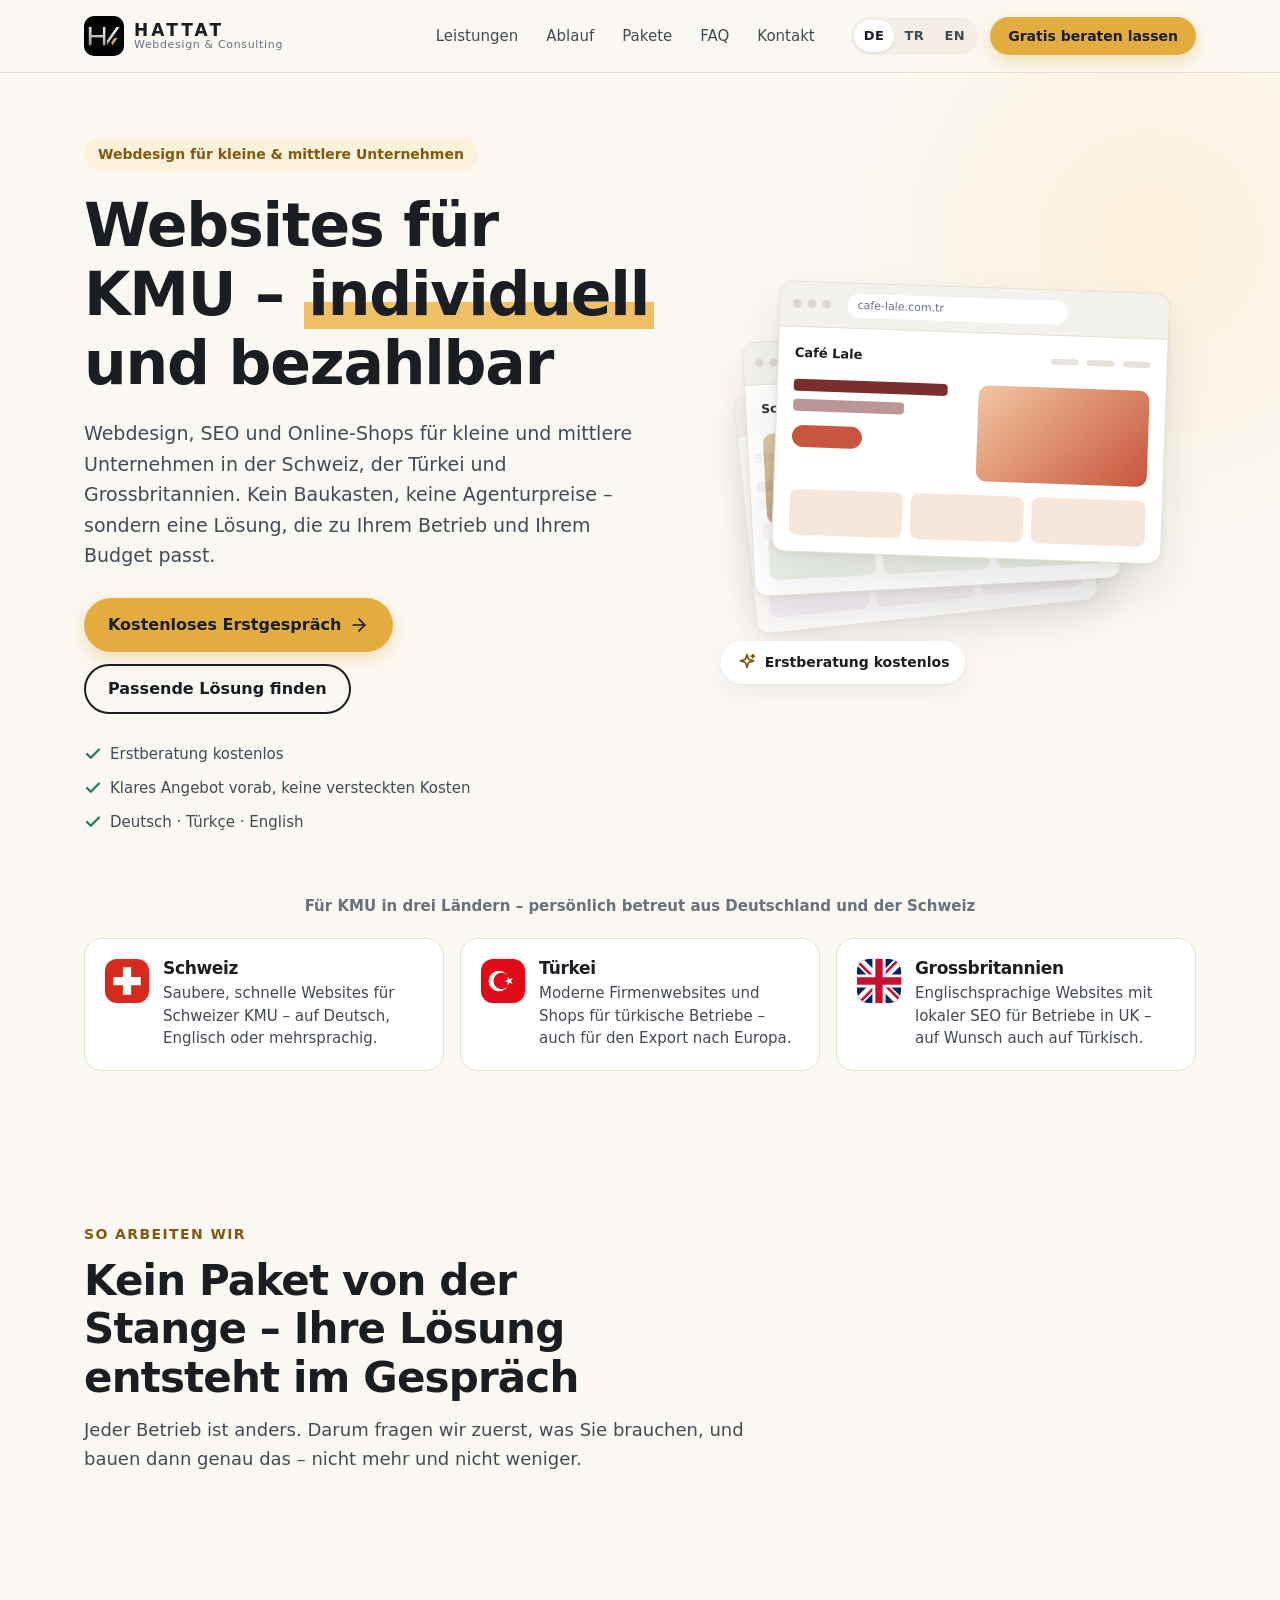
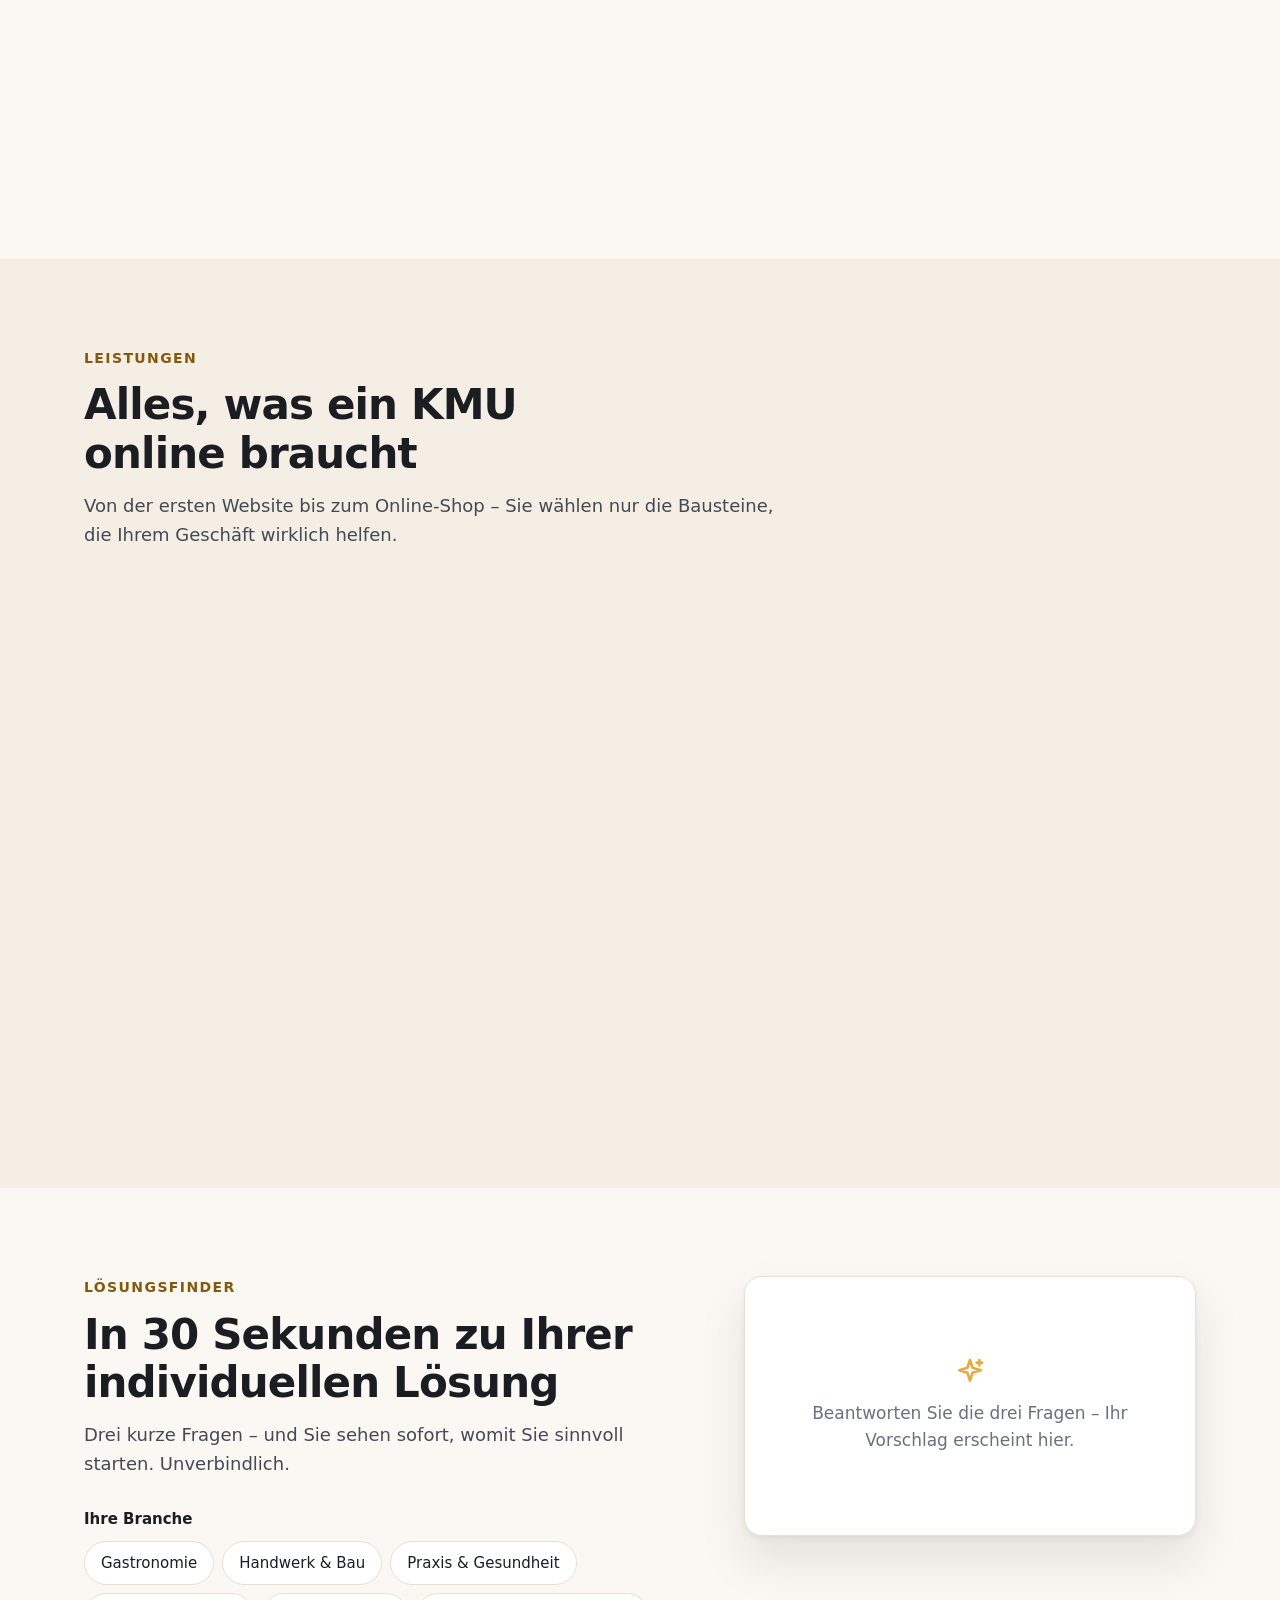
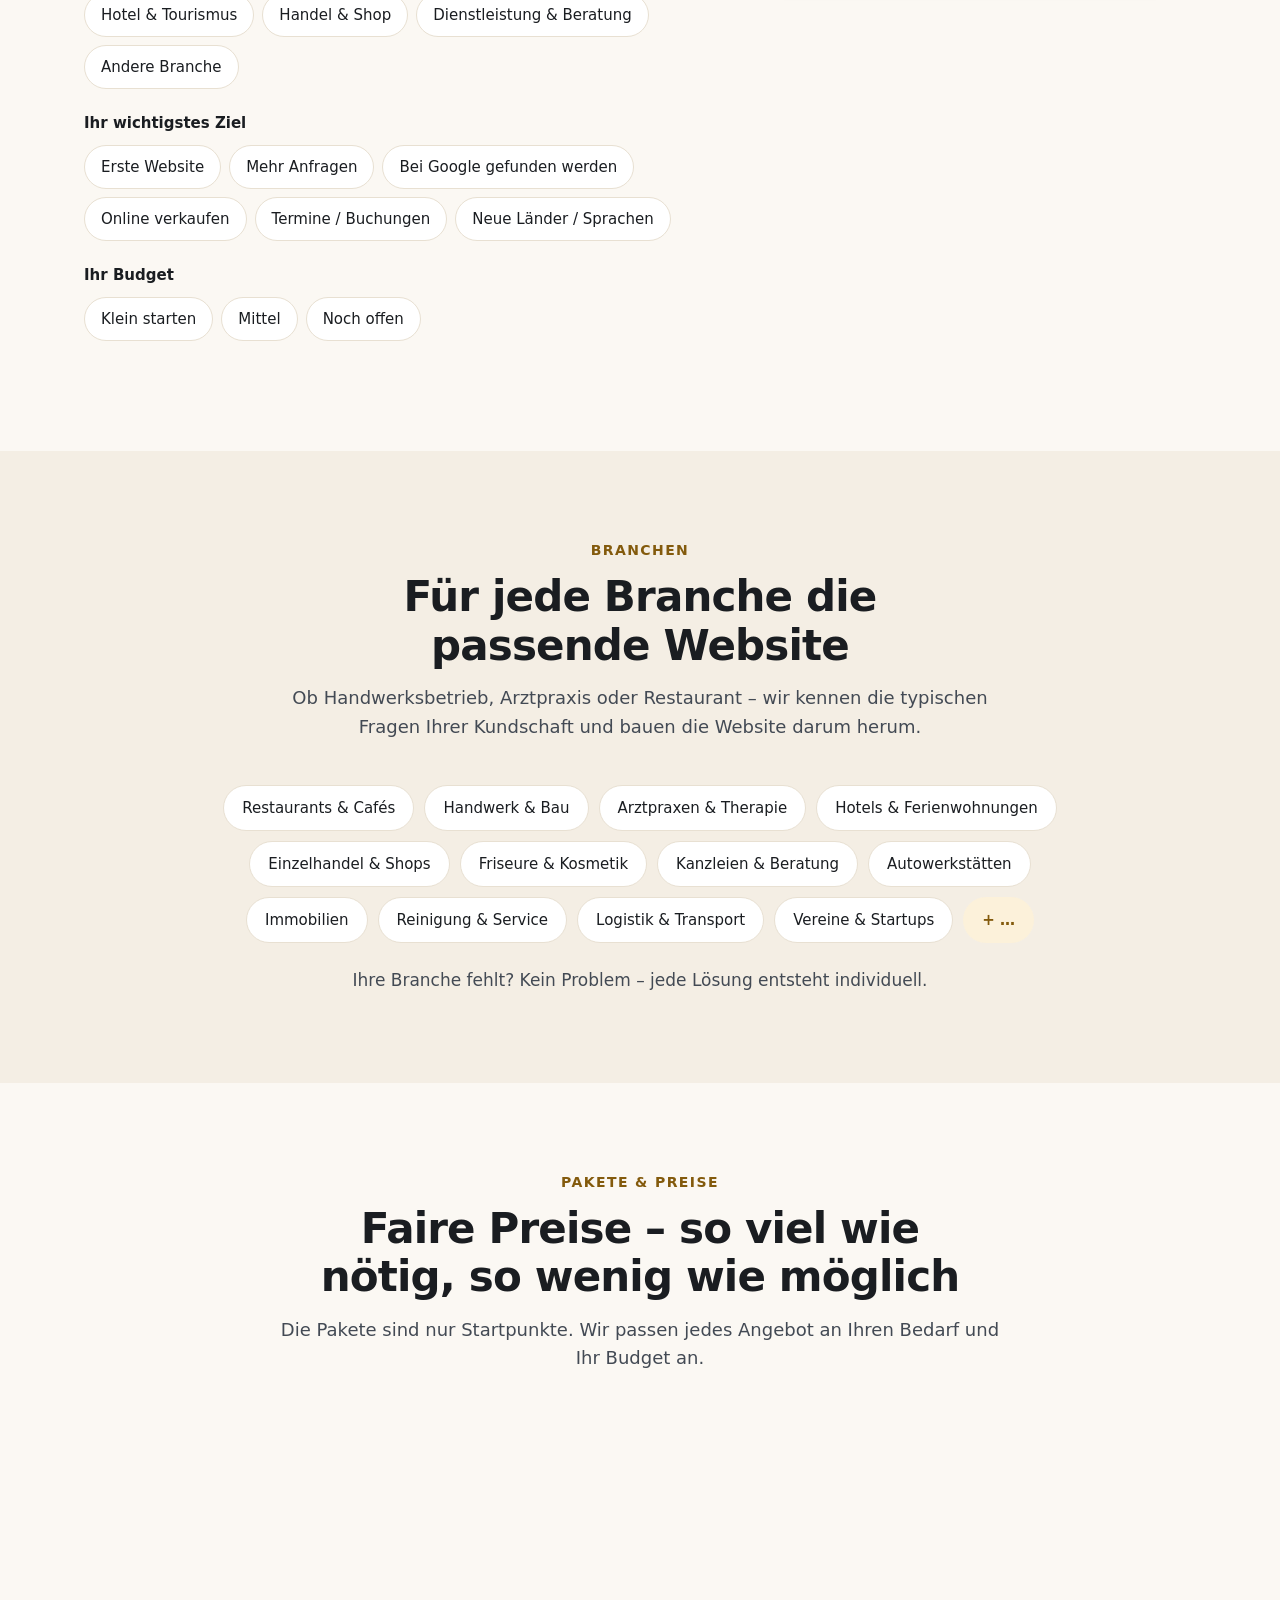
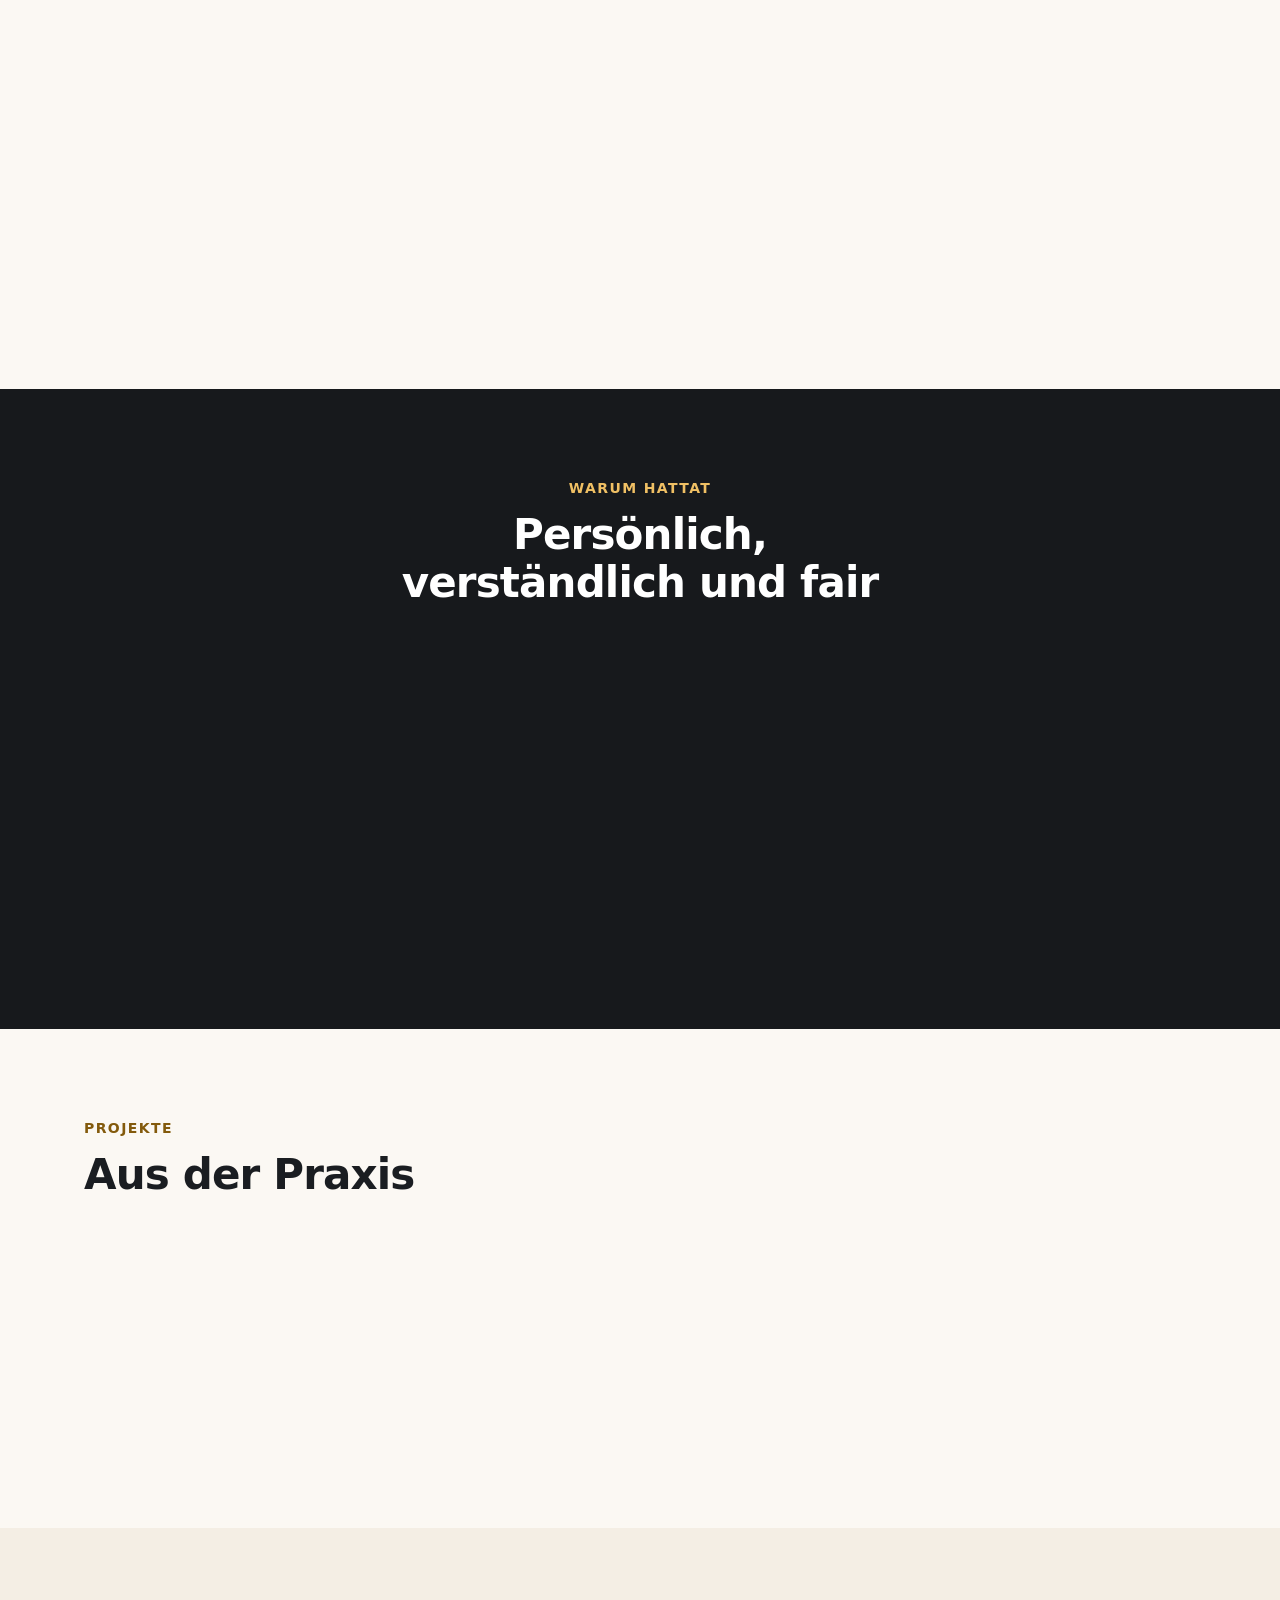
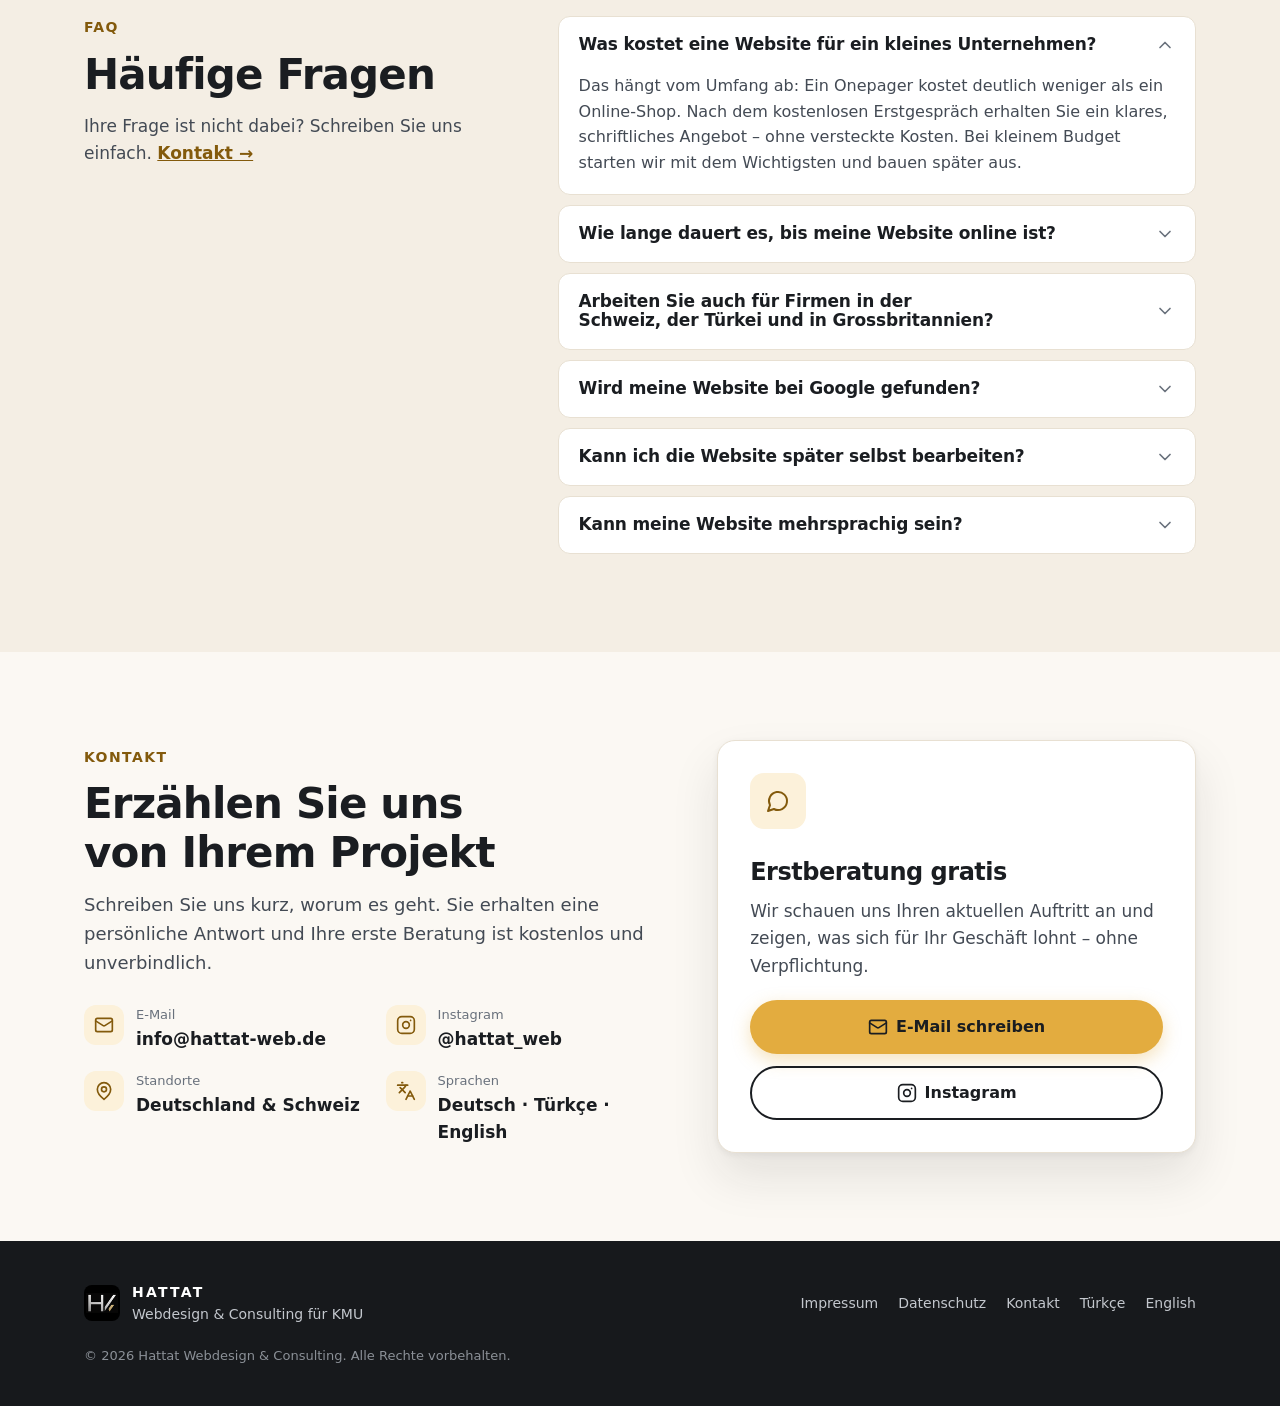
==== de/index.html @ ad40dd89 "ch004" ====
<!DOCTYPE html>
<html lang="de">
<head>
<meta charset="UTF-8">
<meta name="viewport" content="width=device-width, initial-scale=1">
<title>Webdesign für KMU – individuell &amp; bezahlbar | Hattat Web</title>
<meta name="description" content="Website erstellen lassen ohne Agenturpreise: Webdesign, SEO und Online-Shops für KMU in der Schweiz, Deutschland und der Türkei. Erstberatung gratis.">
<meta name="robots" content="index, follow, max-image-preview:large">
<meta name="referrer" content="strict-origin-when-cross-origin">
<meta http-equiv="Content-Security-Policy" content="default-src 'self'; script-src 'self' 'sha256-Kk1u40Keu+cRWshVGz23yj2//QJhW+EvqylX0fjTl2g='; style-src 'self' 'sha256-M2/fQ9iyDCOgieNwV9/EhET3MRyS0VQzbaHqveqZ9PA='; img-src 'self' data:; connect-src 'self' https://api.country.is; base-uri 'self'; form-action 'self' mailto:; object-src 'none'">
<link rel="canonical" href="https://hattat-web.de/de/">
<link rel="alternate" hreflang="en" href="https://hattat-web.de/">
<link rel="alternate" hreflang="de" href="https://hattat-web.de/de/">
<link rel="alternate" hreflang="tr" href="https://hattat-web.de/tr/">
<link rel="alternate" hreflang="x-default" href="https://hattat-web.de/">
<meta name="theme-color" content="#FBF8F3">
<link rel="icon" href="../assets/mark-32.png" sizes="32x32" type="image/png">
<link rel="icon" href="../assets/mark-192.png" sizes="192x192" type="image/png">
<link rel="apple-touch-icon" href="../assets/mark-180.png">
<link rel="manifest" href="../site.webmanifest">
<meta property="og:type" content="website">
<meta property="og:site_name" content="Hattat Webdesign & Consulting">
<meta property="og:title" content="Webdesign für KMU – individuell &amp; bezahlbar | Hattat Web">
<meta property="og:description" content="Website erstellen lassen ohne Agenturpreise: Webdesign, SEO und Online-Shops für KMU in der Schweiz, Deutschland und der Türkei. Erstberatung gratis.">
<meta property="og:url" content="https://hattat-web.de/de/">
<meta property="og:image" content="https://hattat-web.de/assets/og-image.jpg">
<meta property="og:image:width" content="1200">
<meta property="og:image:height" content="630">
<meta property="og:locale" content="de_DE">
<meta property="og:locale:alternate" content="en_GB">
<meta property="og:locale:alternate" content="tr_TR">
<meta name="twitter:card" content="summary_large_image">
<style>html.geo-pending body{visibility:hidden;animation:geo-reveal 0s 2.2s forwards}@keyframes geo-reveal{to{visibility:visible}}</style>
<script>/* Hattat – Spracherkennung anhand der IP (Land) mit Fallbacks.
   Läuft inline im <head>, damit die Weiterleitung auf "/" ohne Flackern passiert.
   Reihenfolge:
   1. Manuell gewählte Sprache (localStorage "hattat_lang") gewinnt immer.
   2. Land per IP: zuerst /cdn-cgi/trace (nur wenn Cloudflare vorgeschaltet ist – first-party,
      keine Daten an Dritte), sonst api.country.is.
   3. Fällt alles aus: Browsersprache, sonst Englisch.
   Suchmaschinen-Bots werden nie umgeleitet (Google crawlt aus den USA → sieht EN = x-default). */
(function (w, d) {
  var CFG = {
    tryCloudflare: false,          // auf true setzen, sobald Cloudflare vorgeschaltet ist (first-party, ohne Drittanbieter)
    geoApi: "https://api.country.is/",
    timeout: 1200,
    browserTurkishWins: true       // Türkischsprachige Browser (z. B. Diaspora in DE/CH/UK) → TR
  };
  var KEY = "hattat_lang", CC = "hattat_cc";
  var BOT = /bot|crawl|spider|slurp|lighthouse|pagespeed|bingpreview|facebookexternalhit|embedly|whatsapp|telegram|preview|headless/i;

  function ls(k, v) { try { if (v === undefined) return localStorage.getItem(k); localStorage.setItem(k, v); } catch (e) { return null; } }
  function ss(k, v) { try { if (v === undefined) return sessionStorage.getItem(k); sessionStorage.setItem(k, v); } catch (e) { return null; } }
  function browserLang() { return ((navigator.languages && navigator.languages[0]) || navigator.language || "").toLowerCase(); }

  function langFor(country) {
    var b = browserLang();
    if (CFG.browserTurkishWins && b.indexOf("tr") === 0) return "tr";
    if (!country) return b.indexOf("tr") === 0 ? "tr" : b.indexOf("de") === 0 ? "de" : "en";
    if (country === "TR") return "tr";
    if (country === "CH") return /^(fr|it)/.test(b) ? "en" : "de"; // Romandie/Tessin → EN
    if (country === "DE" || country === "AT" || country === "LI") return "de";
    return "en"; // GB und Rest der Welt
  }

  function get(url, parse, cb) {
    var done = false, ctl = w.AbortController ? new AbortController() : null;
    var t = setTimeout(function () { if (!done) { done = true; if (ctl) ctl.abort(); cb(null); } }, CFG.timeout);
    if (!w.fetch) { clearTimeout(t); return cb(null); }
    fetch(url, { signal: ctl ? ctl.signal : undefined, credentials: "omit", cache: "no-store" })
      .then(function (r) { if (!r.ok) throw 0; return r.text(); })
      .then(function (txt) { if (done) return; done = true; clearTimeout(t); cb(parse(txt)); })
      .catch(function () { if (done) return; done = true; clearTimeout(t); cb(null); });
  }
  function valid(c) { return c && /^[A-Z]{2}$/.test(c) ? c : null; }

  function country(cb) {
    var cached = ss(CC);
    if (cached) return cb(cached === "-" ? null : cached);
    function api() {
      get(CFG.geoApi, function (t) { try { return valid(JSON.parse(t).country); } catch (e) { return null; } }, fin);
    }
    function fin(c) { ss(CC, c || "-"); cb(c); }
    if (CFG.tryCloudflare) {
      get("/cdn-cgi/trace", function (t) { var m = /(?:^|\n)loc=([A-Z]{2})/.exec(t); return m ? valid(m[1]) : null; },
        function (c) { c ? fin(c) : api(); });
    } else api();
  }

  // ?geotest in der URL schaltet die Bot-Erkennung zum Testen ab
  var isBot = !/[?&]geotest/.test(location.search) && (BOT.test(navigator.userAgent || "") || navigator.webdriver === true);

  w.HattatGeo = {
    isBot: isBot,
    pref: function (v) { return ls(KEY, v); },
    detect: function (cb) { country(function (c) { cb(langFor(c), c); }); },
    langFor: langFor
  };

  // Nur die Startseite "/" leitet automatisch weiter. Unterseiten (/de/, /tr/) bleiben,
  // wo sie sind – dort erscheint höchstens ein dezenter Sprachhinweis (app.js).
  var root = d.documentElement.getAttribute("data-root") === "1";
  if (!root || isBot) return;
  var q = /[?&]lang=(de|tr|en)\b/.exec(location.search);
  if (q) ls(KEY, q[1]);
  var p = ls(KEY);
  var idx = location.protocol === "file:" ? "index.html" : ""; // lokal geöffnet → Datei direkt ansteuern
  var PATHS = { de: "de/" + idx, tr: "tr/" + idx };
  if (p) { if (PATHS[p]) location.replace(PATHS[p] + location.hash); return; }

  d.documentElement.className += " geo-pending";
  function reveal() { d.documentElement.className = d.documentElement.className.replace(" geo-pending", ""); }
  var cap = setTimeout(reveal, 2000);
  w.HattatGeo.detect(function (lang) {
    clearTimeout(cap);
    if (PATHS[lang]) location.replace(PATHS[lang] + location.hash);
    else reveal();
  });
})(window, document);
</script>
<link rel="stylesheet" href="../assets/style.css?v=20261026">
<script src="../assets/app.js?v=20261026" defer></script>
<script type="application/ld+json">{"@context":"https://schema.org","@graph":[{"@type":"ProfessionalService","@id":"https://hattat-web.de/#org","name":"Hattat Webdesign & Consulting","alternateName":"Hattat Web","url":"https://hattat-web.de/","logo":"https://hattat-web.de/assets/mark-512.png","image":"https://hattat-web.de/assets/og-image.jpg","email":"info@hattat-web.de","description":"Website erstellen lassen ohne Agenturpreise: Webdesign, SEO und Online-Shops für KMU in der Schweiz, Deutschland und der Türkei. Erstberatung gratis.","address":{"@type":"PostalAddress","addressLocality":"","addressRegion":"","addressCountry":"CH"},"areaServed":[{"@type":"Country","name":"Switzerland"},{"@type":"Country","name":"Türkiye"},{"@type":"Country","name":"United Kingdom"},{"@type":"Country","name":"Germany"}],"knowsLanguage":["de","tr","en"],"sameAs":["https://www.instagram.com/hattat_web/"],"makesOffer":[{"@type":"Offer","itemOffered":{"@type":"Service","name":"Website erstellen lassen","description":"Moderne, mobile Firmenwebsite oder Onepager – individuell gestaltet statt aus dem Baukasten."}},{"@type":"Offer","itemOffered":{"@type":"Service","name":"SEO & lokale Sichtbarkeit","description":"Besser bei Google gefunden werden: Keywords, Google-Unternehmensprofil, lokale Suche in Ihrer Region."}},{"@type":"Offer","itemOffered":{"@type":"Service","name":"Online-Shop","description":"Produkte online verkaufen – übersichtlich, sicher und so aufgebaut, dass Sie ihn selbst pflegen können."}},{"@type":"Offer","itemOffered":{"@type":"Service","name":"Mehrsprachige Websites","description":"Deutsch, Türkisch, Englisch – ideal für Betriebe mit internationaler oder mehrsprachiger Kundschaft."}},{"@type":"Offer","itemOffered":{"@type":"Service","name":"Buchung & Web-Apps","description":"Online-Termine, Reservierungen, Anfrageformulare oder kleine Tools, die Ihnen Arbeit abnehmen."}},{"@type":"Offer","itemOffered":{"@type":"Service","name":"Digitalberatung","description":"Ehrliche Einschätzung: Was lohnt sich für Ihr Geschäft, was nicht? Klar und ohne Fachchinesisch."}}]},{"@type":"WebSite","@id":"https://hattat-web.de/#website","url":"https://hattat-web.de/","name":"Hattat Webdesign & Consulting","inLanguage":["en","de","tr"],"publisher":{"@id":"https://hattat-web.de/#org"}},{"@type":"WebPage","url":"https://hattat-web.de/de/","name":"Webdesign für KMU – individuell & bezahlbar | Hattat Web","inLanguage":"de","isPartOf":{"@id":"https://hattat-web.de/#website"},"about":{"@id":"https://hattat-web.de/#org"}},{"@type":"FAQPage","inLanguage":"de","mainEntity":[{"@type":"Question","name":"Was kostet eine Website für ein kleines Unternehmen?","acceptedAnswer":{"@type":"Answer","text":"Das hängt vom Umfang ab: Ein Onepager kostet deutlich weniger als ein Online-Shop. Nach dem kostenlosen Erstgespräch erhalten Sie ein klares, schriftliches Angebot – ohne versteckte Kosten. Bei kleinem Budget starten wir mit dem Wichtigsten und bauen später aus."}},{"@type":"Question","name":"Wie lange dauert es, bis meine Website online ist?","acceptedAnswer":{"@type":"Answer","text":"Ein Onepager ist oft in wenigen Wochen fertig, grössere Websites oder Shops brauchen entsprechend länger. Den genauen Zeitplan legen wir gemeinsam fest."}},{"@type":"Question","name":"Arbeiten Sie auch für Firmen in der Schweiz, der Türkei und in Grossbritannien?","acceptedAnswer":{"@type":"Answer","text":"Ja. Wir betreuen KMU in der Schweiz, der Türkei, Grossbritannien und Deutschland. Besprechungen finden per Video, Telefon oder E-Mail statt – auf Deutsch, Türkisch oder Englisch."}},{"@type":"Question","name":"Wird meine Website bei Google gefunden?","acceptedAnswer":{"@type":"Answer","text":"Jede Website wird technisch sauber und suchmaschinenfreundlich gebaut. Dazu wählen wir Suchbegriffe, die Ihre Kundschaft wirklich verwendet, und richten auf Wunsch Ihr Google-Unternehmensprofil für die lokale Suche ein."}},{"@type":"Question","name":"Kann ich die Website später selbst bearbeiten?","acceptedAnswer":{"@type":"Answer","text":"Ja, wenn Sie möchten. Wir richten die Website so ein, dass Sie Texte, Bilder oder Angebote selbst ändern können – oder wir übernehmen die Pflege für Sie."}},{"@type":"Question","name":"Kann meine Website mehrsprachig sein?","acceptedAnswer":{"@type":"Answer","text":"Ja. Wir bauen Websites auf Deutsch, Türkisch und Englisch – auch in Kombination und so, dass jede Sprache bei Google einzeln gefunden wird."}}]}]}</script>
</head>
<body>
<a class="skip" href="#main">Zum Inhalt springen</a>

<div class="langbar" id="langbar" hidden>
  <div class="wrap langbar-in">
    <span id="langbar-text"></span>
    <a id="langbar-go" class="langbar-go" href="./"></a>
    <button type="button" class="langbar-x" id="langbar-x" aria-label=""><svg class="i" viewBox="0 0 24 24" aria-hidden="true"><path d="M18 6 6 18M6 6l12 12"/></svg></button>
  </div>
</div>

<header class="site-header" id="top">
  <div class="wrap header-in">
    <a class="brand" href="./" aria-label="Hattat Webdesign & Consulting">
      <img src="../assets/mark-64.png" width="40" height="40" alt="">
      <span class="brand-txt"><strong>HATTAT</strong><small>Webdesign &amp; Consulting</small></span>
    </a>
    <nav class="nav" id="nav" aria-label="Main">
      <a href="#leistungen">Leistungen</a>
      <a href="#ablauf">Ablauf</a>
      <a href="#pakete">Pakete</a>
      <a href="#faq">FAQ</a>
      <a href="#kontakt">Kontakt</a>
    </nav>
    <div class="header-actions">
      <div class="langs" role="navigation" aria-label="Language">
<a href="../de/" hreflang="de" lang="de" data-lang="de" aria-current="true" class="on" title="Deutsch">DE</a><a href="../tr/" hreflang="tr" lang="tr" data-lang="tr" title="Türkçe">TR</a><a href="../" hreflang="en" lang="en" data-lang="en" title="English">EN</a>      </div>
      <a class="btn btn-gold btn-sm hide-sm" href="#kontakt">Gratis beraten lassen</a>
      <button class="burger" id="burger" type="button" aria-controls="nav" aria-expanded="false" aria-label="Menu"><svg class="i" viewBox="0 0 24 24" aria-hidden="true"><path d="M4 6h16M4 12h16M4 18h16"/></svg></button>
    </div>
  </div>
</header>

<main id="main">

<!-- HERO -->
<section class="hero">
  <div class="wrap hero-grid">
    <div class="hero-copy">
      <p class="eyebrow">Webdesign für kleine &amp; mittlere Unternehmen</p>
      <h1>Websites für KMU – <mark>individuell</mark> und bezahlbar</h1>
      <p class="lead">Webdesign, SEO und Online-Shops für kleine und mittlere Unternehmen in der Schweiz, der Türkei und Grossbritannien. Kein Baukasten, keine Agenturpreise – sondern eine Lösung, die zu Ihrem Betrieb und Ihrem Budget passt.</p>
      <div class="btn-row">
        <a class="btn btn-gold" href="#kontakt">Kostenloses Erstgespräch <svg class="i" viewBox="0 0 24 24" aria-hidden="true"><path d="M5 12h14"/><path d="m12 5 7 7-7 7"/></svg></a>
        <a class="btn btn-ghost" href="#finder">Passende Lösung finden</a>
      </div>
      <ul class="checks">
<li><svg class="i" viewBox="0 0 24 24" aria-hidden="true"><path d="M20 6 9 17l-5-5"/></svg>Erstberatung kostenlos</li><li><svg class="i" viewBox="0 0 24 24" aria-hidden="true"><path d="M20 6 9 17l-5-5"/></svg>Klares Angebot vorab, keine versteckten Kosten</li><li><svg class="i" viewBox="0 0 24 24" aria-hidden="true"><path d="M20 6 9 17l-5-5"/></svg>Deutsch · Türkçe · English</li>      </ul>
    </div>
    <div class="hero-visual" aria-label="Beispiele: drei Betriebe, drei individuelle Websites" role="img">
      <div class="mock m1">
        <div class="mock-bar"><i></i><i></i><i></i><span>cafe-lale.com.tr</span></div>
        <div class="mock-body">
          <div class="mk-nav"><b>Café Lale</b><span></span><span></span><span></span></div>
          <div class="mk-hero"><div class="mk-l"><em></em><em class="s"></em><u></u></div><div class="mk-img"></div></div>
          <div class="mk-cards"><span></span><span></span><span></span></div>
        </div>
      </div>
      <div class="mock m2">
        <div class="mock-bar"><i></i><i></i><i></i><span>schreinerei-huber.ch</span></div>
        <div class="mock-body">
          <div class="mk-nav"><b>Schreinerei Huber</b><span></span><span></span></div>
          <div class="mk-hero"><div class="mk-img"></div><div class="mk-l"><em></em><em class="s"></em><u></u></div></div>
          <div class="mk-cards"><span></span><span></span><span></span></div>
        </div>
      </div>
      <div class="mock m3">
        <div class="mock-bar"><i></i><i></i><i></i><span>bloom-florist.co.uk</span></div>
        <div class="mock-body">
          <div class="mk-nav"><b>Bloom &amp; Co.</b><span></span><span></span><span></span></div>
          <div class="mk-hero"><div class="mk-l"><em></em><em class="s"></em><u></u></div><div class="mk-img"></div></div>
          <div class="mk-cards"><span></span><span></span><span></span></div>
        </div>
      </div>
      <div class="hero-badge"><svg class="i" viewBox="0 0 24 24" aria-hidden="true"><path d="M12 3l1.9 5.8L20 10.7l-6.1 1.9L12 18.5l-1.9-5.9L4 10.7l6.1-1.9z"/><path d="M19 3v4M17 5h4"/></svg><span>Erstberatung kostenlos</span></div>
    </div>
  </div>
</section>

<!-- MÄRKTE -->
<section class="markets" aria-labelledby="markets-h">
  <div class="wrap">
    <h2 id="markets-h" class="markets-h">Für KMU in drei Ländern – persönlich betreut aus Deutschland und der Schweiz</h2>
    <div class="market-grid">
      <div class="market">
        <span class="flag"><svg viewBox="0 0 32 32" aria-hidden="true"><rect width="32" height="32" fill="#D52B1E"/><path d="M13 6h6v7h7v6h-7v7h-6v-7H6v-6h7z" fill="#fff"/></svg></span>
        <div><h3>Schweiz</h3><p>Saubere, schnelle Websites für Schweizer KMU – auf Deutsch, Englisch oder mehrsprachig.</p></div>
      </div>
      <div class="market">
        <span class="flag"><svg viewBox="0 0 32 32" aria-hidden="true"><rect width="32" height="32" fill="#E30A17"/><circle cx="13" cy="16" r="7.5" fill="#fff"/><circle cx="15" cy="16" r="6" fill="#E30A17"/><polygon fill="#fff" points="17.10,16.00 19.35,15.24 19.38,12.86 20.80,14.76 23.07,14.06 21.70,16.00 23.07,17.94 20.80,17.24 19.38,19.14 19.35,16.76"/></svg></span>
        <div><h3>Türkei</h3><p>Moderne Firmenwebsites und Shops für türkische Betriebe – auch für den Export nach Europa.</p></div>
      </div>
      <div class="market">
        <span class="flag"><svg viewBox="0 0 60 60" aria-hidden="true"><defs><clipPath id="gbt"><path d="M30,30 h30 v30 z v30 h-30 z h-30 v-30 z v-30 h30 z"/></clipPath></defs><rect width="60" height="60" fill="#012169"/><path d="M0,0 L60,60 M60,0 L0,60" stroke="#fff" stroke-width="12"/><path d="M0,0 L60,60 M60,0 L0,60" clip-path="url(#gbt)" stroke="#C8102E" stroke-width="7"/><path d="M30,0 v60 M0,30 h60" stroke="#fff" stroke-width="18"/><path d="M30,0 v60 M0,30 h60" stroke="#C8102E" stroke-width="10"/></svg></span>
        <div><h3>Grossbritannien</h3><p>Englischsprachige Websites mit lokaler SEO für Betriebe in UK – auf Wunsch auch auf Türkisch.</p></div>
      </div>
    </div>
  </div>
</section>

<!-- ABLAUF -->
<section class="sec" id="ablauf">
  <div class="wrap">
    <div class="sec-head">
      <p class="tag">So arbeiten wir</p>
      <h2>Kein Paket von der Stange – Ihre Lösung entsteht im Gespräch</h2>
      <p class="sec-lead">Jeder Betrieb ist anders. Darum fragen wir zuerst, was Sie brauchen, und bauen dann genau das – nicht mehr und nicht weniger.</p>
    </div>
    <ol class="steps">
      <li class="step reveal"><span class="step-n">1</span><h3>Zuhören</h3><p>Im kostenlosen Erstgespräch klären wir Ziele, Kundschaft, Budget und Zeitplan. Auf Deutsch, Türkisch oder Englisch.</p></li>
      <li class="step reveal"><span class="step-n">2</span><h3>Vorschlag &amp; Angebot</h3><p>Sie erhalten einen konkreten Vorschlag mit klarem Preis. Wenn das Budget knapp ist, planen wir in Etappen.</p></li>
      <li class="step reveal"><span class="step-n">3</span><h3>Umsetzen &amp; begleiten</h3><p>Wir gestalten, schreiben suchmaschinenfreundliche Texte und gehen live. Danach bleiben wir Ihr direkter Ansprechpartner.</p></li>
    </ol>
  </div>
</section>

<!-- LEISTUNGEN -->
<section class="sec sec-alt" id="leistungen">
  <div class="wrap">
    <div class="sec-head">
      <p class="tag">Leistungen</p>
      <h2>Alles, was ein KMU online braucht</h2>
      <p class="sec-lead">Von der ersten Website bis zum Online-Shop – Sie wählen nur die Bausteine, die Ihrem Geschäft wirklich helfen.</p>
    </div>
    <div class="cards3">
      <article class="card reveal">
        <span class="ico"><svg class="i" viewBox="0 0 24 24" aria-hidden="true"><circle cx="12" cy="12" r="10"/><path d="M2 12h20"/><path d="M12 2a15.3 15.3 0 0 1 4 10 15.3 15.3 0 0 1-4 10 15.3 15.3 0 0 1-4-10 15.3 15.3 0 0 1 4-10z"/></svg></span>
        <h3>Website erstellen lassen</h3>
        <p>Moderne, mobile Firmenwebsite oder Onepager – individuell gestaltet statt aus dem Baukasten.</p>
      </article>
      <article class="card reveal">
        <span class="ico"><svg class="i" viewBox="0 0 24 24" aria-hidden="true"><circle cx="11" cy="11" r="8"/><path d="m21 21-4.3-4.3"/></svg></span>
        <h3>SEO &amp; lokale Sichtbarkeit</h3>
        <p>Besser bei Google gefunden werden: Keywords, Google-Unternehmensprofil, lokale Suche in Ihrer Region.</p>
      </article>
      <article class="card reveal">
        <span class="ico"><svg class="i" viewBox="0 0 24 24" aria-hidden="true"><circle cx="8" cy="21" r="1"/><circle cx="19" cy="21" r="1"/><path d="M2.05 2.05h2l2.66 12.42a2 2 0 0 0 2 1.58h9.78a2 2 0 0 0 1.95-1.57l1.65-7.43H5.12"/></svg></span>
        <h3>Online-Shop</h3>
        <p>Produkte online verkaufen – übersichtlich, sicher und so aufgebaut, dass Sie ihn selbst pflegen können.</p>
      </article>
      <article class="card reveal">
        <span class="ico"><svg class="i" viewBox="0 0 24 24" aria-hidden="true"><path d="m5 8 6 6"/><path d="m4 14 6-6 2-3"/><path d="M2 5h12"/><path d="M7 2h1"/><path d="m22 22-5-10-5 10"/><path d="M14 18h6"/></svg></span>
        <h3>Mehrsprachige Websites</h3>
        <p>Deutsch, Türkisch, Englisch – ideal für Betriebe mit internationaler oder mehrsprachiger Kundschaft.</p>
      </article>
      <article class="card reveal">
        <span class="ico"><svg class="i" viewBox="0 0 24 24" aria-hidden="true"><rect x="3" y="4" width="18" height="18" rx="2"/><path d="M16 2v4M8 2v4M3 10h18"/><path d="m9 16 2 2 4-4"/></svg></span>
        <h3>Buchung &amp; Web-Apps</h3>
        <p>Online-Termine, Reservierungen, Anfrageformulare oder kleine Tools, die Ihnen Arbeit abnehmen.</p>
      </article>
      <article class="card reveal">
        <span class="ico"><svg class="i" viewBox="0 0 24 24" aria-hidden="true"><path d="M15 14c.2-1 .7-1.7 1.5-2.5 1-.9 1.5-2.2 1.5-3.5A6 6 0 0 0 6 8c0 1 .2 2.2 1.5 3.5.7.7 1.3 1.5 1.5 2.5"/><path d="M9 18h6M10 22h4"/></svg></span>
        <h3>Digitalberatung</h3>
        <p>Ehrliche Einschätzung: Was lohnt sich für Ihr Geschäft, was nicht? Klar und ohne Fachchinesisch.</p>
      </article>
    </div>
  </div>
</section>

<!-- LÖSUNGSFINDER -->
<section class="sec" id="finder">
  <div class="wrap finder">
    <div class="finder-q">
      <p class="tag">Lösungsfinder</p>
      <h2>In 30 Sekunden zu Ihrer individuellen Lösung</h2>
      <p class="sec-lead">Drei kurze Fragen – und Sie sehen sofort, womit Sie sinnvoll starten. Unverbindlich.</p>
      <form id="finder-form" class="finder-form">
        <fieldset><legend>Ihre Branche</legend>
          <div class="chips"><label><input type="radio" name="ind" value="food"><span>Gastronomie</span></label><label><input type="radio" name="ind" value="trade"><span>Handwerk &amp; Bau</span></label><label><input type="radio" name="ind" value="health"><span>Praxis &amp; Gesundheit</span></label><label><input type="radio" name="ind" value="hotel"><span>Hotel &amp; Tourismus</span></label><label><input type="radio" name="ind" value="retail"><span>Handel &amp; Shop</span></label><label><input type="radio" name="ind" value="service"><span>Dienstleistung &amp; Beratung</span></label><label><input type="radio" name="ind" value="other"><span>Andere Branche</span></label></div>
        </fieldset>
        <fieldset><legend>Ihr wichtigstes Ziel</legend>
          <div class="chips"><label><input type="radio" name="goal" value="start"><span>Erste Website</span></label><label><input type="radio" name="goal" value="leads"><span>Mehr Anfragen</span></label><label><input type="radio" name="goal" value="google"><span>Bei Google gefunden werden</span></label><label><input type="radio" name="goal" value="sell"><span>Online verkaufen</span></label><label><input type="radio" name="goal" value="book"><span>Termine / Buchungen</span></label><label><input type="radio" name="goal" value="intl"><span>Neue Länder / Sprachen</span></label></div>
        </fieldset>
        <fieldset><legend>Ihr Budget</legend>
          <div class="chips"><label><input type="radio" name="budget" value="small"><span>Klein starten</span></label><label><input type="radio" name="budget" value="mid"><span>Mittel</span></label><label><input type="radio" name="budget" value="open"><span>Noch offen</span></label></div>
        </fieldset>
      </form>
    </div>
    <aside class="finder-r" aria-live="polite">
      <div class="result" id="finder-result">
        <p class="result-empty" id="finder-empty"><svg class="i" viewBox="0 0 24 24" aria-hidden="true"><path d="M12 3l1.9 5.8L20 10.7l-6.1 1.9L12 18.5l-1.9-5.9L4 10.7l6.1-1.9z"/><path d="M19 3v4M17 5h4"/></svg><span>Beantworten Sie die drei Fragen – Ihr Vorschlag erscheint hier.</span></p>
        <div id="finder-out" hidden>
          <p class="result-k">Unser Vorschlag für Sie</p>
          <h3 id="finder-pkg"></h3>
          <ul id="finder-list" class="ticks"></ul>
          <p id="finder-staged" class="staged" hidden></p>
          <a id="finder-cta" class="btn btn-gold btn-block" href="mailto:info@hattat-web.de"><svg class="i" viewBox="0 0 24 24" aria-hidden="true"><rect x="2" y="4" width="20" height="16" rx="2"/><path d="m22 7-8.97 5.7a1.94 1.94 0 0 1-2.06 0L2 7"/></svg> Anfrage mit diesen Angaben senden</a>
          <p class="result-note">Das ist ein erster Vorschlag. Im Gespräch passen wir alles an Ihren Betrieb an.</p>
        </div>
      </div>
    </aside>
  </div>
  <script type="application/json" id="finder-data">{"industries": {"food": ["Gastronomie", ["Speisekarte online, mobil lesbar", "Reservierung oder Bestellung per Klick"]], "trade": ["Handwerk & Bau", ["Referenzen mit Vorher-/Nachher-Bildern", "Anfrageformular mit Foto-Upload"]], "health": ["Praxis & Gesundheit", ["Online-Terminbuchung", "Leistungen verständlich erklärt"]], "hotel": ["Hotel & Tourismus", ["Direktbuchung ohne Portalgebühren", "Bildergalerie & Umgebungstipps"]], "retail": ["Handel & Shop", ["Produktkatalog oder Online-Shop", "Öffnungszeiten & Aktionen aktuell"]], "service": ["Dienstleistung & Beratung", ["Klare Leistungsseiten mit Preisrahmen", "Vertrauen durch Kundenstimmen"]], "other": ["Andere Branche", ["Aufbau passend zu Ihren Abläufen", "Funktionen nach Ihrem Bedarf"]]}, "goals": {"start": ["Erste Website", ["Professioneller Auftritt in kurzer Zeit"]], "leads": ["Mehr Anfragen", ["Klare Kontaktwege auf jeder Seite"]], "google": ["Bei Google gefunden werden", ["Lokale SEO & Google-Unternehmensprofil"]], "sell": ["Online verkaufen", ["Online-Shop mit sicherer Zahlung"]], "book": ["Termine / Buchungen", ["Buchungssystem, das Ihnen Arbeit abnimmt"]], "intl": ["Neue Länder / Sprachen", ["Mehrsprachige Seiten, je Sprache bei Google auffindbar"]]}, "budgets": {"small": "Klein starten", "mid": "Mittel", "open": "Noch offen"}, "pkgs": {"start": "Paket Start", "business": "Paket Business", "custom": "Paket Individuell"}, "staged": "Tipp: Wir starten mit dem Wichtigsten und bauen in Etappen aus – so bleibt es bezahlbar.", "always": "Mobil optimiert, schnell & suchmaschinenfreundlich", "mail_intro": "Hallo Hattat-Team,\n\nich interessiere mich für eine Website. Meine Angaben aus dem Lösungsfinder:", "mail_outro": "\n\nBitte melden Sie sich für ein kostenloses Erstgespräch.\n\nViele Grüsse", "mail_labels": ["Branche", "Ziel", "Budget", "Vorschlag"], "email": "info@hattat-web.de"}</script>
</section>

<!-- BRANCHEN -->
<section class="sec sec-alt" id="branchen">
  <div class="wrap">
    <div class="sec-head center">
      <p class="tag">Branchen</p>
      <h2>Für jede Branche die passende Website</h2>
      <p class="sec-lead">Ob Handwerksbetrieb, Arztpraxis oder Restaurant – wir kennen die typischen Fragen Ihrer Kundschaft und bauen die Website darum herum.</p>
    </div>
    <ul class="ind-list">
<li>Restaurants &amp; Cafés</li><li>Handwerk &amp; Bau</li><li>Arztpraxen &amp; Therapie</li><li>Hotels &amp; Ferienwohnungen</li><li>Einzelhandel &amp; Shops</li><li>Friseure &amp; Kosmetik</li><li>Kanzleien &amp; Beratung</li><li>Autowerkstätten</li><li>Immobilien</li><li>Reinigung &amp; Service</li><li>Logistik &amp; Transport</li><li>Vereine &amp; Startups</li>      <li class="ind-more">+ …</li>
    </ul>
    <p class="ind-note">Ihre Branche fehlt? Kein Problem – jede Lösung entsteht individuell.</p>
  </div>
</section>

<!-- PAKETE -->
<section class="sec" id="pakete">
  <div class="wrap">
    <div class="sec-head center">
      <p class="tag">Pakete &amp; Preise</p>
      <h2>Faire Preise – so viel wie nötig, so wenig wie möglich</h2>
      <p class="sec-lead">Die Pakete sind nur Startpunkte. Wir passen jedes Angebot an Ihren Bedarf und Ihr Budget an.</p>
    </div>
    <div class="pkgs">
      <article class="pkg reveal">
        <h3>Start</h3>
        <p class="pkg-for">Für Gründer und kleine Betriebe, die schnell online sein wollen.</p>
        <ul class="ticks"><li><svg class="i" viewBox="0 0 24 24" aria-hidden="true"><path d="M20 6 9 17l-5-5"/></svg>Onepager, mobil optimiert</li><li><svg class="i" viewBox="0 0 24 24" aria-hidden="true"><path d="M20 6 9 17l-5-5"/></svg>Kontakt-, Anruf- &amp; WhatsApp-Button</li><li><svg class="i" viewBox="0 0 24 24" aria-hidden="true"><path d="M20 6 9 17l-5-5"/></svg>Google-Unternehmensprofil</li><li><svg class="i" viewBox="0 0 24 24" aria-hidden="true"><path d="M20 6 9 17l-5-5"/></svg>Basis-SEO &amp; schnelle Ladezeit</li></ul>
        <p class="pkg-price">Preis nach Umfang – klares Angebot nach dem Gratis-Gespräch</p>
        <a class="btn btn-ghost btn-block" href="mailto:info@hattat-web.de?subject=Angebot%20anfragen%20%E2%80%93%20Start">Angebot anfragen</a>
      </article>
      <article class="pkg reveal pkg-hot">
<span class="pkg-badge">Beliebt</span>        <h3>Business</h3>
        <p class="pkg-for">Für KMU, die bei Google neue Kundschaft gewinnen wollen.</p>
        <ul class="ticks"><li><svg class="i" viewBox="0 0 24 24" aria-hidden="true"><path d="M20 6 9 17l-5-5"/></svg>Mehrseitige Firmenwebsite</li><li><svg class="i" viewBox="0 0 24 24" aria-hidden="true"><path d="M20 6 9 17l-5-5"/></svg>Texte mit gezielten Suchbegriffen</li><li><svg class="i" viewBox="0 0 24 24" aria-hidden="true"><path d="M20 6 9 17l-5-5"/></svg>Lokale SEO für Ihre Region</li><li><svg class="i" viewBox="0 0 24 24" aria-hidden="true"><path d="M20 6 9 17l-5-5"/></svg>Auf Wunsch mehrsprachig</li></ul>
        <p class="pkg-price">Preis nach Umfang – klares Angebot nach dem Gratis-Gespräch</p>
        <a class="btn btn-gold btn-block" href="mailto:info@hattat-web.de?subject=Angebot%20anfragen%20%E2%80%93%20Business">Angebot anfragen</a>
      </article>
      <article class="pkg reveal">
        <h3>Individuell</h3>
        <p class="pkg-for">Für Betriebe mit besonderen Abläufen oder Online-Verkauf.</p>
        <ul class="ticks"><li><svg class="i" viewBox="0 0 24 24" aria-hidden="true"><path d="M20 6 9 17l-5-5"/></svg>Online-Shop oder Buchungssystem</li><li><svg class="i" viewBox="0 0 24 24" aria-hidden="true"><path d="M20 6 9 17l-5-5"/></svg>Web-App &amp; Schnittstellen</li><li><svg class="i" viewBox="0 0 24 24" aria-hidden="true"><path d="M20 6 9 17l-5-5"/></svg>Mehrere Sprachen &amp; Märkte</li><li><svg class="i" viewBox="0 0 24 24" aria-hidden="true"><path d="M20 6 9 17l-5-5"/></svg>Ausbau Schritt für Schritt</li></ul>
        <p class="pkg-price">Preis nach Umfang – klares Angebot nach dem Gratis-Gespräch</p>
        <a class="btn btn-ghost btn-block" href="mailto:info@hattat-web.de?subject=Angebot%20anfragen%20%E2%80%93%20Individuell">Angebot anfragen</a>
      </article>
    </div>
  </div>
</section>

<!-- WARUM -->
<section class="sec sec-dark" id="vorteile">
  <div class="wrap">
    <div class="sec-head center">
      <p class="tag">Warum Hattat</p>
      <h2>Persönlich, verständlich und fair</h2>
    </div>
    <div class="cards4">
      <div class="why reveal"><span class="ico"><svg class="i" viewBox="0 0 24 24" aria-hidden="true"><circle cx="12" cy="8" r="5"/><path d="M20 21a8 8 0 0 0-16 0"/></svg></span><h3>Ein fester Ansprechpartner</h3><p>Kein Callcenter, kein Ticket-System. Sie sprechen immer direkt mit der Person, die Ihre Website baut.</p></div>
      <div class="why reveal"><span class="ico"><svg class="i" viewBox="0 0 24 24" aria-hidden="true"><path d="m5 8 6 6"/><path d="m4 14 6-6 2-3"/><path d="M2 5h12"/><path d="M7 2h1"/><path d="m22 22-5-10-5 10"/><path d="M14 18h6"/></svg></span><h3>Wir sprechen Ihre Sprache</h3><p>Beratung auf Deutsch, Türkisch und Englisch – und Websites, die Ihre Kundschaft in ihrer Sprache abholen.</p></div>
      <div class="why reveal"><span class="ico"><svg class="i" viewBox="0 0 24 24" aria-hidden="true"><circle cx="11" cy="11" r="8"/><path d="m21 21-4.3-4.3"/></svg></span><h3>Von Anfang an für Google gebaut</h3><p>Saubere Technik, schnelle Ladezeiten und Texte, die Ihre Kunden tatsächlich suchen.</p></div>
      <div class="why reveal"><span class="ico"><svg class="i" viewBox="0 0 24 24" aria-hidden="true"><circle cx="8" cy="8" r="6"/><path d="M18.09 10.37A6 6 0 1 1 10.34 18"/><path d="M7 6h1v4"/><path d="m16.71 13.88.7.71-2.82 2.82"/></svg></span><h3>Bezahlbar für kleine Budgets</h3><p>Klein anfangen, später ausbauen. Sie zahlen nur für das, was Ihr Geschäft wirklich weiterbringt.</p></div>
    </div>
  </div>
</section>

<!-- PROJEKTE -->
<section class="sec" id="projekte">
  <div class="wrap">
    <div class="sec-head">
      <p class="tag">Projekte</p>
      <h2>Aus der Praxis</h2>
    </div>
    <div class="projects">
      <article class="project reveal p1">
        <div class="project-art" aria-hidden="true"><span></span><span></span><span></span></div>
        <div class="project-txt">
          <h3>İZ – Uigurisches Restaurant, Mannheim</h3>
          <p>Restaurant-Website plus eigene Erlebnisseite, die Kultur und Küche spielerisch vorstellt.</p>
          <p class="project-tags"><span>Gastronomie</span><span>Deutschland</span></p>
        </div>
      </article>
      <article class="project reveal p2">
        <div class="project-art" aria-hidden="true"><span></span><span></span><span></span></div>
        <div class="project-txt">
          <h3>Kebapçızade, Çorum</h3>
          <p>Verspielte Restaurant-Website mit Spielelementen, die Gäste neugierig macht und im Gedächtnis bleibt.</p>
          <p class="project-tags"><span>Gastronomie</span><span>Türkei</span></p>
        </div>
      </article>
    </div>
  </div>
</section>

<!-- FAQ -->
<section class="sec sec-alt" id="faq">
  <div class="wrap faq-wrap">
    <div class="sec-head">
      <p class="tag">FAQ</p>
      <h2>Häufige Fragen</h2>
      <p class="faq-more">Ihre Frage ist nicht dabei? Schreiben Sie uns einfach. <a href="#kontakt">Kontakt →</a></p>
    </div>
    <div class="faq">
      <details open>
        <summary><h3>Was kostet eine Website für ein kleines Unternehmen?</h3><svg class="i" viewBox="0 0 24 24" aria-hidden="true"><path d="m6 9 6 6 6-6"/></svg></summary>
        <p>Das hängt vom Umfang ab: Ein Onepager kostet deutlich weniger als ein Online-Shop. Nach dem kostenlosen Erstgespräch erhalten Sie ein klares, schriftliches Angebot – ohne versteckte Kosten. Bei kleinem Budget starten wir mit dem Wichtigsten und bauen später aus.</p>
      </details>
      <details>
        <summary><h3>Wie lange dauert es, bis meine Website online ist?</h3><svg class="i" viewBox="0 0 24 24" aria-hidden="true"><path d="m6 9 6 6 6-6"/></svg></summary>
        <p>Ein Onepager ist oft in wenigen Wochen fertig, grössere Websites oder Shops brauchen entsprechend länger. Den genauen Zeitplan legen wir gemeinsam fest.</p>
      </details>
      <details>
        <summary><h3>Arbeiten Sie auch für Firmen in der Schweiz, der Türkei und in Grossbritannien?</h3><svg class="i" viewBox="0 0 24 24" aria-hidden="true"><path d="m6 9 6 6 6-6"/></svg></summary>
        <p>Ja. Wir betreuen KMU in der Schweiz, der Türkei, Grossbritannien und Deutschland. Besprechungen finden per Video, Telefon oder E-Mail statt – auf Deutsch, Türkisch oder Englisch.</p>
      </details>
      <details>
        <summary><h3>Wird meine Website bei Google gefunden?</h3><svg class="i" viewBox="0 0 24 24" aria-hidden="true"><path d="m6 9 6 6 6-6"/></svg></summary>
        <p>Jede Website wird technisch sauber und suchmaschinenfreundlich gebaut. Dazu wählen wir Suchbegriffe, die Ihre Kundschaft wirklich verwendet, und richten auf Wunsch Ihr Google-Unternehmensprofil für die lokale Suche ein.</p>
      </details>
      <details>
        <summary><h3>Kann ich die Website später selbst bearbeiten?</h3><svg class="i" viewBox="0 0 24 24" aria-hidden="true"><path d="m6 9 6 6 6-6"/></svg></summary>
        <p>Ja, wenn Sie möchten. Wir richten die Website so ein, dass Sie Texte, Bilder oder Angebote selbst ändern können – oder wir übernehmen die Pflege für Sie.</p>
      </details>
      <details>
        <summary><h3>Kann meine Website mehrsprachig sein?</h3><svg class="i" viewBox="0 0 24 24" aria-hidden="true"><path d="m6 9 6 6 6-6"/></svg></summary>
        <p>Ja. Wir bauen Websites auf Deutsch, Türkisch und Englisch – auch in Kombination und so, dass jede Sprache bei Google einzeln gefunden wird.</p>
      </details>
    </div>
  </div>
</section>

<!-- KONTAKT -->
<section class="sec" id="kontakt">
  <div class="wrap contact">
    <div>
      <p class="tag">Kontakt</p>
      <h2>Erzählen Sie uns von Ihrem Projekt</h2>
      <p class="sec-lead">Schreiben Sie uns kurz, worum es geht. Sie erhalten eine persönliche Antwort und Ihre erste Beratung ist kostenlos und unverbindlich.</p>
      <ul class="contact-list">
        <li><svg class="i" viewBox="0 0 24 24" aria-hidden="true"><rect x="2" y="4" width="20" height="16" rx="2"/><path d="m22 7-8.97 5.7a1.94 1.94 0 0 1-2.06 0L2 7"/></svg><div><small>E-Mail</small><a href="mailto:info@hattat-web.de">info@hattat-web.de</a></div></li>
        <li><svg class="i" viewBox="0 0 24 24" aria-hidden="true"><rect x="2" y="2" width="20" height="20" rx="5"/><circle cx="12" cy="12" r="4"/><path d="M17.5 6.5h.01"/></svg><div><small>Instagram</small><a href="https://www.instagram.com/hattat_web/" rel="noopener" target="_blank">@hattat_web</a></div></li>
        <li><svg class="i" viewBox="0 0 24 24" aria-hidden="true"><path d="M20 10c0 6-8 12-8 12s-8-6-8-12a8 8 0 0 1 16 0Z"/><circle cx="12" cy="10" r="3"/></svg><div><small>Standorte</small><span>Deutschland &amp; Schweiz </span></div></li>
        <li><svg class="i" viewBox="0 0 24 24" aria-hidden="true"><path d="m5 8 6 6"/><path d="m4 14 6-6 2-3"/><path d="M2 5h12"/><path d="M7 2h1"/><path d="m22 22-5-10-5 10"/><path d="M14 18h6"/></svg><div><small>Sprachen</small><span>Deutsch · Türkçe · English</span></div></li>
      </ul>
    </div>
    <div class="contact-box">
      <span class="ico ico-lg"><svg class="i" viewBox="0 0 24 24" aria-hidden="true"><path d="M7.9 20A9 9 0 1 0 4 16.1L2 22Z"/></svg></span>
      <h3>Erstberatung gratis</h3>
      <p>Wir schauen uns Ihren aktuellen Auftritt an und zeigen, was sich für Ihr Geschäft lohnt – ohne Verpflichtung.</p>
      <a class="btn btn-gold btn-block" href="mailto:info@hattat-web.de?subject=Anfrage%20Website%20%E2%80%93%20kostenloses%20Erstgespr%C3%A4ch"><svg class="i" viewBox="0 0 24 24" aria-hidden="true"><rect x="2" y="4" width="20" height="16" rx="2"/><path d="m22 7-8.97 5.7a1.94 1.94 0 0 1-2.06 0L2 7"/></svg> E-Mail schreiben</a>
      <a class="btn btn-ghost btn-block" href="https://www.instagram.com/hattat_web/" rel="noopener" target="_blank"><svg class="i" viewBox="0 0 24 24" aria-hidden="true"><rect x="2" y="2" width="20" height="20" rx="5"/><circle cx="12" cy="12" r="4"/><path d="M17.5 6.5h.01"/></svg> Instagram</a>
    </div>
  </div>
</section>

</main>

<footer class="site-footer">
  <div class="wrap footer-in">
    <div class="footer-brand">
      <img src="../assets/mark-64.png" width="36" height="36" alt="" loading="lazy">
      <div><strong>HATTAT</strong><span>Webdesign &amp; Consulting für KMU</span></div>
    </div>
    <nav class="footer-links" aria-label="Footer">
      <a href="../impressum.html">Impressum</a>
      <a href="../datenschutz.html">Datenschutz</a>
      <a href="#kontakt">Kontakt</a>
<a href="../tr/" hreflang="tr" lang="tr" data-lang="tr">Türkçe</a><a href="../" hreflang="en" lang="en" data-lang="en">English</a>    </nav>
    <p class="footer-copy">© <span id="year">2026</span> Hattat Webdesign &amp; Consulting. Alle Rechte vorbehalten.</p>
  </div>
</footer>

<script type="application/json" id="langbar-data">{"en": {"text": "This page is also available in English.", "go": "Go to English page", "close": "Close", "path": "../"}, "de": {"text": "Diese Seite gibt es auch auf Deutsch.", "go": "Zur deutschen Seite", "close": "Schliessen", "path": "../de/"}, "tr": {"text": "Bu sayfa Türkçe olarak da mevcut.", "go": "Türkçe sayfaya geç", "close": "Kapat", "path": "../tr/"}}</script>
</body>
</html>
---- assets/style.css ----
/* Hattat Webdesign & Consulting – freundlich, hell, nahbar.
   Markenfarben aus dem Logo (Gold + Anthrazit), aber auf hellem Grund statt Luxus-Schwarz. */
:root{
  --bg:#FBF8F3; --bg-alt:#F4EEE4; --surface:#FFFFFF;
  --ink:#1A1D21; --ink-2:#434A54; --muted:#69717C; --line:#E8E0D2;
  --gold:#E3AC3F; --gold-hi:#F0C064; --gold-ink:#835A0C; --tint:#FCF1DA;
  --dark:#17191C; --dark-2:#22252A;
  --green:#1E7F55;
  --r:18px; --r-sm:12px;
  --shadow:0 1px 2px rgba(26,29,33,.05),0 8px 24px rgba(26,29,33,.06);
  --shadow-lg:0 2px 6px rgba(26,29,33,.06),0 24px 48px rgba(26,29,33,.10);
  --font:system-ui,-apple-system,"Segoe UI",Roboto,"Helvetica Neue",Arial,"Noto Sans",sans-serif;
  --wrap:1160px;
}
*,*::before,*::after{box-sizing:border-box}
[hidden]{display:none!important}
html{scroll-behavior:smooth;-webkit-text-size-adjust:100%}
body{margin:0;font-family:var(--font);font-size:17px;line-height:1.6;color:var(--ink);background:var(--bg);overflow-x:hidden;-webkit-font-smoothing:antialiased}
img,svg{display:block;max-width:100%}
a{color:inherit}
h1,h2,h3{line-height:1.15;margin:0;letter-spacing:-.02em;text-wrap:balance}
p{margin:0}
.wrap{max-width:var(--wrap);margin:0 auto;padding:0 24px}
svg.i{width:20px;height:20px;flex:none;fill:none;stroke:currentColor;stroke-width:2;stroke-linecap:round;stroke-linejoin:round}
:focus-visible{outline:3px solid var(--gold);outline-offset:2px;border-radius:6px}
.skip{position:absolute;left:-999px;top:8px;z-index:999;background:var(--ink);color:#fff;padding:10px 16px;border-radius:8px}
.skip:focus{left:8px}
[id]{scroll-margin-top:84px}

/* Buttons */
.btn{display:inline-flex;align-items:center;justify-content:center;gap:8px;font:600 16px/1 var(--font);padding:15px 22px;border-radius:999px;text-decoration:none;border:2px solid transparent;cursor:pointer;transition:transform .15s,background .2s,border-color .2s,box-shadow .2s;white-space:nowrap}
.btn:hover{transform:translateY(-1px)}
.btn-gold{background:var(--gold);color:var(--ink);box-shadow:0 6px 18px rgba(227,172,63,.35)}
.btn-gold:hover{background:var(--gold-hi)}
.btn-ghost{background:transparent;color:var(--ink);border-color:var(--ink)}
.btn-ghost:hover{background:var(--ink);color:#fff}
.btn-sm{padding:10px 16px;font-size:14px}
.btn-block{width:100%;white-space:normal;text-align:center}
.btn-row{display:flex;flex-wrap:wrap;gap:12px}

/* Language hint bar */
.langbar{background:var(--dark);color:#fff;font-size:15px}
.langbar-in{display:flex;align-items:center;gap:14px;padding-top:10px;padding-bottom:10px;flex-wrap:wrap}
.langbar-go{color:var(--gold-hi);font-weight:700}
.langbar-x{margin-left:auto;background:none;border:0;color:#fff;cursor:pointer;padding:4px;border-radius:6px}

/* Header */
.site-header{position:sticky;top:0;z-index:50;background:rgba(251,248,243,.9);backdrop-filter:saturate(1.4) blur(12px);-webkit-backdrop-filter:saturate(1.4) blur(12px);border-bottom:1px solid var(--line)}
.header-in{display:flex;align-items:center;gap:24px;height:72px}
.brand{display:flex;align-items:center;gap:10px;text-decoration:none}
.brand img{border-radius:10px}
.brand-txt{display:flex;flex-direction:column;line-height:1.1}
.brand-txt strong{font-size:17px;letter-spacing:.18em}
.brand-txt small{font-size:11px;color:var(--muted);letter-spacing:.06em}
.nav{display:flex;gap:4px;margin-left:auto}
.nav a{text-decoration:none;font-size:15px;font-weight:500;color:var(--ink-2);padding:8px 12px;border-radius:999px}
.nav a:hover{background:var(--bg-alt);color:var(--ink)}
.header-actions{display:flex;align-items:center;gap:12px}
.langs{display:flex;background:var(--bg-alt);border-radius:999px;padding:3px}
.langs a{font-size:13px;font-weight:700;text-decoration:none;color:var(--ink-2);padding:6px 10px;border-radius:999px;letter-spacing:.04em}
.langs a.on{background:var(--surface);color:var(--ink);box-shadow:0 1px 3px rgba(0,0,0,.1)}
.burger{display:none;background:none;border:0;padding:8px;cursor:pointer;color:var(--ink);border-radius:10px}
.burger svg.i{width:26px;height:26px}

/* Hero */
.hero{padding:64px 0 56px;position:relative;overflow:hidden}
.hero::before{content:"";position:absolute;right:-180px;top:-140px;width:620px;height:620px;border-radius:50%;background:radial-gradient(circle,var(--tint) 0%,rgba(252,241,218,0) 70%);z-index:-1}
.hero-grid{display:grid;grid-template-columns:1.1fr .9fr;gap:56px;align-items:center}
.eyebrow{display:inline-block;font-size:14px;font-weight:600;color:var(--gold-ink);background:var(--tint);padding:6px 14px;border-radius:999px;margin-bottom:20px}
.hero h1{font-size:clamp(36px,5.2vw,60px);font-weight:800;margin-bottom:20px}
.hero h1 mark{background:linear-gradient(transparent 62%,var(--gold-hi) 62%);color:inherit;padding:0 .08em}
.lead{font-size:19px;color:var(--ink-2);max-width:580px;margin-bottom:28px}
.checks{list-style:none;padding:0;margin:28px 0 0;display:flex;flex-wrap:wrap;gap:10px 22px;font-size:15px;color:var(--ink-2)}
.checks li{display:flex;align-items:center;gap:8px}
.checks svg.i{color:var(--green);width:18px;height:18px;stroke-width:3}

/* Hero mockups */
.hero-visual{position:relative;height:420px}
.mock{position:absolute;width:82%;background:var(--surface);border-radius:14px;box-shadow:var(--shadow-lg);overflow:hidden;transition:transform .8s cubic-bezier(.2,.8,.2,1),opacity .8s,z-index 0s .4s;border:1px solid var(--line)}
.mock-bar{display:flex;align-items:center;gap:6px;padding:10px 12px;background:#F3F1EE;border-bottom:1px solid var(--line)}
.mock-bar i{width:9px;height:9px;border-radius:50%;background:#DDD7CE}
.mock-bar span{margin-left:10px;font-size:11px;color:var(--muted);background:#fff;padding:3px 10px;border-radius:999px;flex:1;max-width:220px;overflow:hidden;text-overflow:ellipsis;white-space:nowrap}
.mock-body{padding:16px}
.mk-nav{display:flex;align-items:center;gap:8px;margin-bottom:16px}
.mk-nav b{font-size:13px;margin-right:auto}
.mk-nav span{width:28px;height:6px;border-radius:3px;background:#E7E2DA}
.mk-hero{display:grid;grid-template-columns:1fr 1fr;gap:14px;margin-bottom:14px}
.mk-l em{display:block;height:12px;border-radius:4px;background:var(--c1);margin-bottom:8px;width:90%}
.mk-l em.s{width:65%;opacity:.5}
.mk-l u{display:block;width:70px;height:22px;border-radius:999px;background:var(--c2);margin-top:14px}
.mk-img{height:96px;border-radius:10px;background:var(--c3)}
.mk-cards{display:grid;grid-template-columns:repeat(3,1fr);gap:8px}
.mk-cards span{height:46px;border-radius:8px;background:var(--c4)}
.m1{--c1:#7A2E2E;--c2:#C8553D;--c3:linear-gradient(135deg,#F2C6A0,#C8553D);--c4:#F7E6DA;}
.m2{--c1:#2F4A3A;--c2:#5E8C61;--c3:linear-gradient(135deg,#D9C3A0,#8B6B44);--c4:#EAF0E6;}
.m3{--c1:#3B2E5A;--c2:#D46A9F;--c3:linear-gradient(135deg,#F9D3E3,#B983C9);--c4:#F3EAF7;}
.mock.pos0{transform:translate(14%,4%) rotate(2deg);z-index:3;opacity:1}
.mock.pos1{transform:translate(4%,18%) rotate(-3deg) scale(.94);z-index:2;opacity:.9}
.mock.pos2{transform:translate(0,32%) rotate(-6deg) scale(.88);z-index:1;opacity:.6}
.hero-badge{position:absolute;left:0;bottom:12px;z-index:5;display:flex;align-items:center;gap:8px;background:var(--surface);padding:10px 16px;border-radius:999px;box-shadow:var(--shadow);font-size:14px;font-weight:600}
.hero-badge svg.i{color:var(--gold-ink)}

/* Markets */
.markets{padding:8px 0 64px}
.markets-h{font-size:15px;font-weight:600;color:var(--muted);text-align:center;letter-spacing:0;margin-bottom:22px}
.market-grid{display:grid;grid-template-columns:repeat(3,1fr);gap:16px}
.market{display:flex;gap:14px;align-items:flex-start;background:var(--surface);border:1px solid var(--line);border-radius:var(--r);padding:20px}
.flag{flex:none;width:44px;height:44px;border-radius:12px;overflow:hidden;box-shadow:0 0 0 1px rgba(0,0,0,.06)}
.flag svg{width:100%;height:100%}
.market h3{font-size:17px;margin-bottom:4px}
.market p{font-size:15px;color:var(--ink-2);line-height:1.5}

/* Sections */
.sec{padding:88px 0}
.sec-alt{background:var(--bg-alt)}
.sec-head{max-width:720px;margin-bottom:44px}
.sec-head.center{margin-left:auto;margin-right:auto;text-align:center}
.tag{font-size:14px;font-weight:700;color:var(--gold-ink);text-transform:uppercase;letter-spacing:.1em;margin-bottom:12px}
.sec h2{font-size:clamp(28px,3.6vw,42px);font-weight:800;margin-bottom:14px}
.sec-lead{font-size:18px;color:var(--ink-2)}

/* Steps */
.steps{list-style:none;padding:0;margin:0;display:grid;grid-template-columns:repeat(3,1fr);gap:20px;counter-reset:s}
.step{background:var(--surface);border:1px solid var(--line);border-radius:var(--r);padding:28px;position:relative}
.step-n{display:inline-grid;place-items:center;width:44px;height:44px;border-radius:50%;background:var(--ink);color:#fff;font-weight:800;font-size:18px;margin-bottom:18px}
.step:nth-child(2) .step-n{background:var(--gold);color:var(--ink)}
.step:nth-child(3) .step-n{background:var(--green)}
.step h3{font-size:20px;margin-bottom:8px}
.step p{color:var(--ink-2);font-size:16px}

/* Cards */
.cards3{display:grid;grid-template-columns:repeat(3,1fr);gap:20px}
.card{background:var(--surface);border-radius:var(--r);padding:28px;border:1px solid var(--line);transition:transform .2s,box-shadow .2s}
.card:hover{transform:translateY(-3px);box-shadow:var(--shadow)}
.ico{display:inline-grid;place-items:center;width:48px;height:48px;border-radius:14px;background:var(--tint);color:var(--gold-ink);margin-bottom:18px}
.ico svg.i{width:24px;height:24px}
.ico-lg{width:56px;height:56px}
.card h3{font-size:19px;margin-bottom:8px}
.card p{color:var(--ink-2);font-size:16px}

/* Finder */
.finder{display:grid;grid-template-columns:1.15fr .85fr;gap:48px;align-items:start}
.finder-form{margin-top:28px}
.finder-form fieldset{border:0;padding:0;margin:0 0 22px}
.finder-form legend{font-weight:700;font-size:15px;margin-bottom:10px;padding:0}
.chips{display:flex;flex-wrap:wrap;gap:8px}
.chips label{cursor:pointer}
.chips input{position:absolute;opacity:0;pointer-events:none}
.chips span{display:inline-block;padding:9px 16px;border-radius:999px;background:var(--surface);border:1.5px solid var(--line);font-size:15px;font-weight:500;transition:all .15s}
.chips label:hover span{border-color:var(--ink-2)}
.chips input:checked+span{background:var(--ink);border-color:var(--ink);color:#fff}
.chips input:focus-visible+span{outline:3px solid var(--gold);outline-offset:2px}
.finder-r{position:sticky;top:100px}
.result{background:var(--surface);border-radius:var(--r);padding:28px;box-shadow:var(--shadow-lg);border:1px solid var(--line);min-height:260px}
.result-empty{display:flex;flex-direction:column;align-items:center;justify-content:center;text-align:center;gap:12px;color:var(--muted);min-height:200px}
.result-empty svg.i{width:32px;height:32px;color:var(--gold)}
.result-k{font-size:13px;font-weight:700;text-transform:uppercase;letter-spacing:.1em;color:var(--gold-ink);margin-bottom:6px}
.result h3{font-size:26px;margin-bottom:16px}
.ticks{list-style:none;padding:0;margin:0 0 18px}
.ticks li{display:flex;gap:10px;align-items:flex-start;padding:6px 0;font-size:16px}
.ticks svg.i{color:var(--green);width:18px;height:18px;stroke-width:3;margin-top:4px}
.staged{background:var(--tint);border-radius:var(--r-sm);padding:12px 14px;font-size:15px;margin-bottom:18px;color:var(--ink-2)}
.result-note{font-size:13px;color:var(--muted);margin-top:12px;text-align:center}
.result.pop{animation:pop .35s ease}
@keyframes pop{0%{transform:scale(.98)}60%{transform:scale(1.01)}100%{transform:scale(1)}}

/* Industries */
.ind-list{list-style:none;padding:0;margin:0 auto;display:flex;flex-wrap:wrap;justify-content:center;gap:10px;max-width:900px}
.ind-list li{background:var(--surface);border:1px solid var(--line);padding:10px 18px;border-radius:999px;font-weight:500;font-size:15px}
.ind-list .ind-more{background:var(--tint);border-color:transparent;color:var(--gold-ink);font-weight:700}
.ind-note{text-align:center;margin-top:24px;color:var(--ink-2)}

/* Packages */
.pkgs{display:grid;grid-template-columns:repeat(3,1fr);gap:20px;align-items:stretch}
.pkg{background:var(--surface);border:1px solid var(--line);border-radius:var(--r);padding:30px;display:flex;flex-direction:column;position:relative}
.pkg-hot{border:2px solid var(--gold);box-shadow:var(--shadow-lg)}
.pkg-badge{position:absolute;top:-13px;left:30px;background:var(--gold);color:var(--ink);font-size:13px;font-weight:700;padding:4px 12px;border-radius:999px}
.pkg h3{font-size:24px;margin-bottom:6px}
.pkg-for{color:var(--ink-2);font-size:15px;margin-bottom:18px;min-height:48px}
.pkg .ticks{flex:1}
.pkg-price{font-size:14px;color:var(--muted);border-top:1px dashed var(--line);padding-top:14px;margin-bottom:16px}

/* Why (dark band for contrast) */
.sec-dark{background:var(--dark);color:#fff}
.sec-dark .tag{color:var(--gold-hi)}
.cards4{display:grid;grid-template-columns:repeat(4,1fr);gap:20px}
.why{background:var(--dark-2);border-radius:var(--r);padding:26px;border:1px solid rgba(255,255,255,.06)}
.why .ico{background:rgba(227,172,63,.14);color:var(--gold-hi)}
.why h3{font-size:18px;margin-bottom:8px}
.why p{color:#C3C7CD;font-size:15px}

/* Projects */
.projects{display:grid;grid-template-columns:1fr 1fr;gap:20px}
.project{display:grid;grid-template-columns:150px 1fr;gap:22px;align-items:center;background:var(--surface);border:1px solid var(--line);border-radius:var(--r);padding:20px}
.project-art{height:130px;border-radius:14px;position:relative;overflow:hidden}
.p1 .project-art{background:linear-gradient(135deg,#1F5F8B,#4FA3C7)}
.p2 .project-art{background:linear-gradient(135deg,#B33A2B,#E58A3A)}
.project-art span{position:absolute;border-radius:50%;background:rgba(255,255,255,.18)}
.project-art span:nth-child(1){width:90px;height:90px;right:-20px;top:-20px}
.project-art span:nth-child(2){width:50px;height:50px;left:16px;bottom:16px;background:rgba(255,255,255,.3)}
.project-art span:nth-child(3){width:22px;height:22px;left:76px;top:30px;background:rgba(255,255,255,.5)}
.project h3{font-size:18px;margin-bottom:6px}
.project p{color:var(--ink-2);font-size:15px}
.project-tags{display:flex;gap:6px;margin-top:10px;flex-wrap:wrap}
.project-tags span{font-size:12px;font-weight:600;background:var(--bg-alt);padding:3px 10px;border-radius:999px;color:var(--ink-2)}

/* FAQ */
.faq-wrap{display:grid;grid-template-columns:.8fr 1.2fr;gap:48px;align-items:start}
.faq-more{color:var(--ink-2);margin-top:4px}
.faq-more a{font-weight:700;color:var(--gold-ink)}
.faq details{background:var(--surface);border-radius:var(--r-sm);border:1px solid var(--line);margin-bottom:10px}
.faq summary{list-style:none;display:flex;justify-content:space-between;align-items:center;gap:16px;padding:18px 20px;cursor:pointer}
.faq summary::-webkit-details-marker{display:none}
.faq summary h3{font-size:17px;font-weight:700;letter-spacing:-.01em}
.faq summary svg.i{transition:transform .2s;color:var(--muted)}
.faq details[open] summary svg.i{transform:rotate(180deg)}
.faq details p{padding:0 20px 18px;color:var(--ink-2);font-size:16px}

/* Contact */
.contact{display:grid;grid-template-columns:1.1fr .9fr;gap:48px;align-items:center}
.contact-list{list-style:none;padding:0;margin:28px 0 0;display:grid;grid-template-columns:1fr 1fr;gap:18px}
.contact-list li{display:flex;gap:12px;align-items:flex-start}
.contact-list li>svg.i{width:40px;height:40px;padding:10px;border-radius:12px;background:var(--tint);color:var(--gold-ink)}
.contact-list small{display:block;font-size:13px;color:var(--muted)}
.contact-list a,.contact-list span{font-weight:600;text-decoration:none;word-break:break-word}
.contact-list a:hover{text-decoration:underline}
.contact-box{background:var(--surface);border-radius:var(--r);padding:32px;box-shadow:var(--shadow-lg);border:1px solid var(--line);display:flex;flex-direction:column;gap:12px}
.contact-box h3{font-size:24px}
.contact-box p{color:var(--ink-2);margin-bottom:8px}

/* Footer */
.site-footer{background:var(--dark);color:#C3C7CD;padding:40px 0;font-size:14px}
.footer-in{display:flex;flex-wrap:wrap;align-items:center;justify-content:space-between;gap:20px}
.footer-brand{display:flex;align-items:center;gap:12px}
.footer-brand img{border-radius:8px}
.footer-brand strong{display:block;color:#fff;letter-spacing:.16em}
.footer-links{display:flex;flex-wrap:wrap;gap:6px 20px}
.footer-links a{text-decoration:none}
.footer-links a:hover{color:#fff;text-decoration:underline}
.footer-copy{width:100%;color:#8B9097;font-size:13px}

/* Reveal */
.js .reveal{opacity:0;transform:translateY(16px);transition:opacity .6s ease,transform .6s ease}
.js .reveal.in{opacity:1;transform:none}
@media (prefers-reduced-motion:reduce){*{transition:none!important;animation:none!important;scroll-behavior:auto!important}.js .reveal{opacity:1;transform:none}}

/* Responsive */
@media (max-width:1040px){
  .nav{position:fixed;inset:72px 0 auto 0;flex-direction:column;background:var(--bg);border-bottom:1px solid var(--line);padding:12px 24px 20px;gap:2px;display:none;box-shadow:var(--shadow)}
  .nav.open{display:flex}
  .nav a{padding:12px 8px;font-size:17px}
  .burger{display:block}
  .header-actions{margin-left:auto}
  .cards4{grid-template-columns:repeat(2,1fr)}
}
@media (max-width:900px){
  .hero-grid,.finder,.faq-wrap,.contact{grid-template-columns:1fr}
  .hero-visual{height:340px;max-width:520px;width:100%;margin:0 auto}
  .market-grid,.steps,.cards3,.pkgs,.projects{grid-template-columns:1fr}
  .finder-r{position:static}
  .pkg-for{min-height:0}
}
@media (max-width:600px){
  body{font-size:16px}
  .wrap{padding:0 16px}
  .hide-sm{display:none}
  .brand-txt small{display:none}
  .hero{padding:36px 0 40px}
  .lead{font-size:17px}
  .sec{padding:64px 0}
  .hero-visual{height:300px;margin-bottom:28px}
  .mock{width:86%}
  .cards4,.contact-list{grid-template-columns:1fr}
  .project{grid-template-columns:1fr}
  .project-art{height:90px}
  .btn-row .btn{flex:1 1 100%}
}

/* Rechtsseiten */
.legal .wrap{max-width:820px}
.legal h1{font-size:clamp(32px,4vw,44px);font-weight:800;margin:0 0 24px}
.legal h2{font-size:21px;margin:32px 0 10px}
.legal p{color:var(--ink-2);margin-bottom:12px}
.legal a{color:var(--gold-ink);font-weight:600}
.legal .btn{color:var(--ink)}
.legal-note{font-size:14px;background:var(--tint);padding:10px 14px;border-radius:var(--r-sm);margin-bottom:28px!important}
.legal-back{margin-top:40px!important}
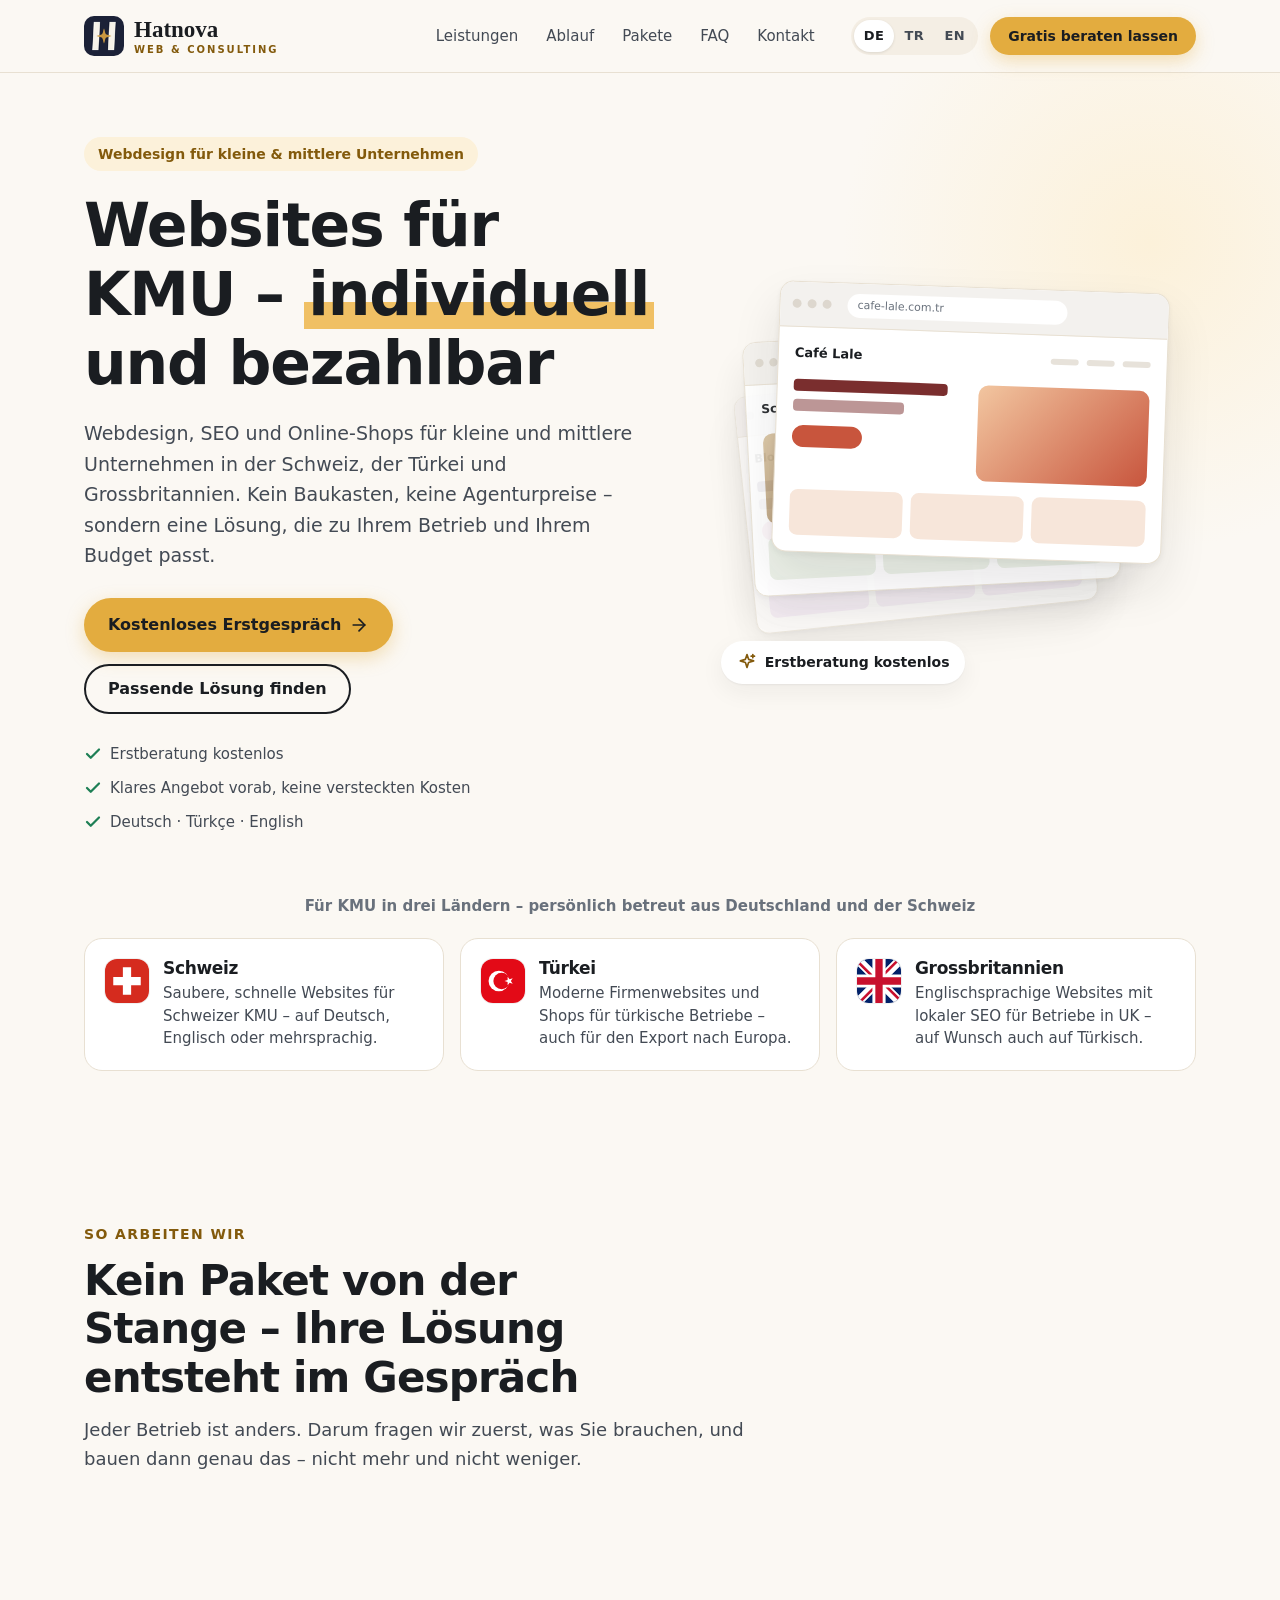
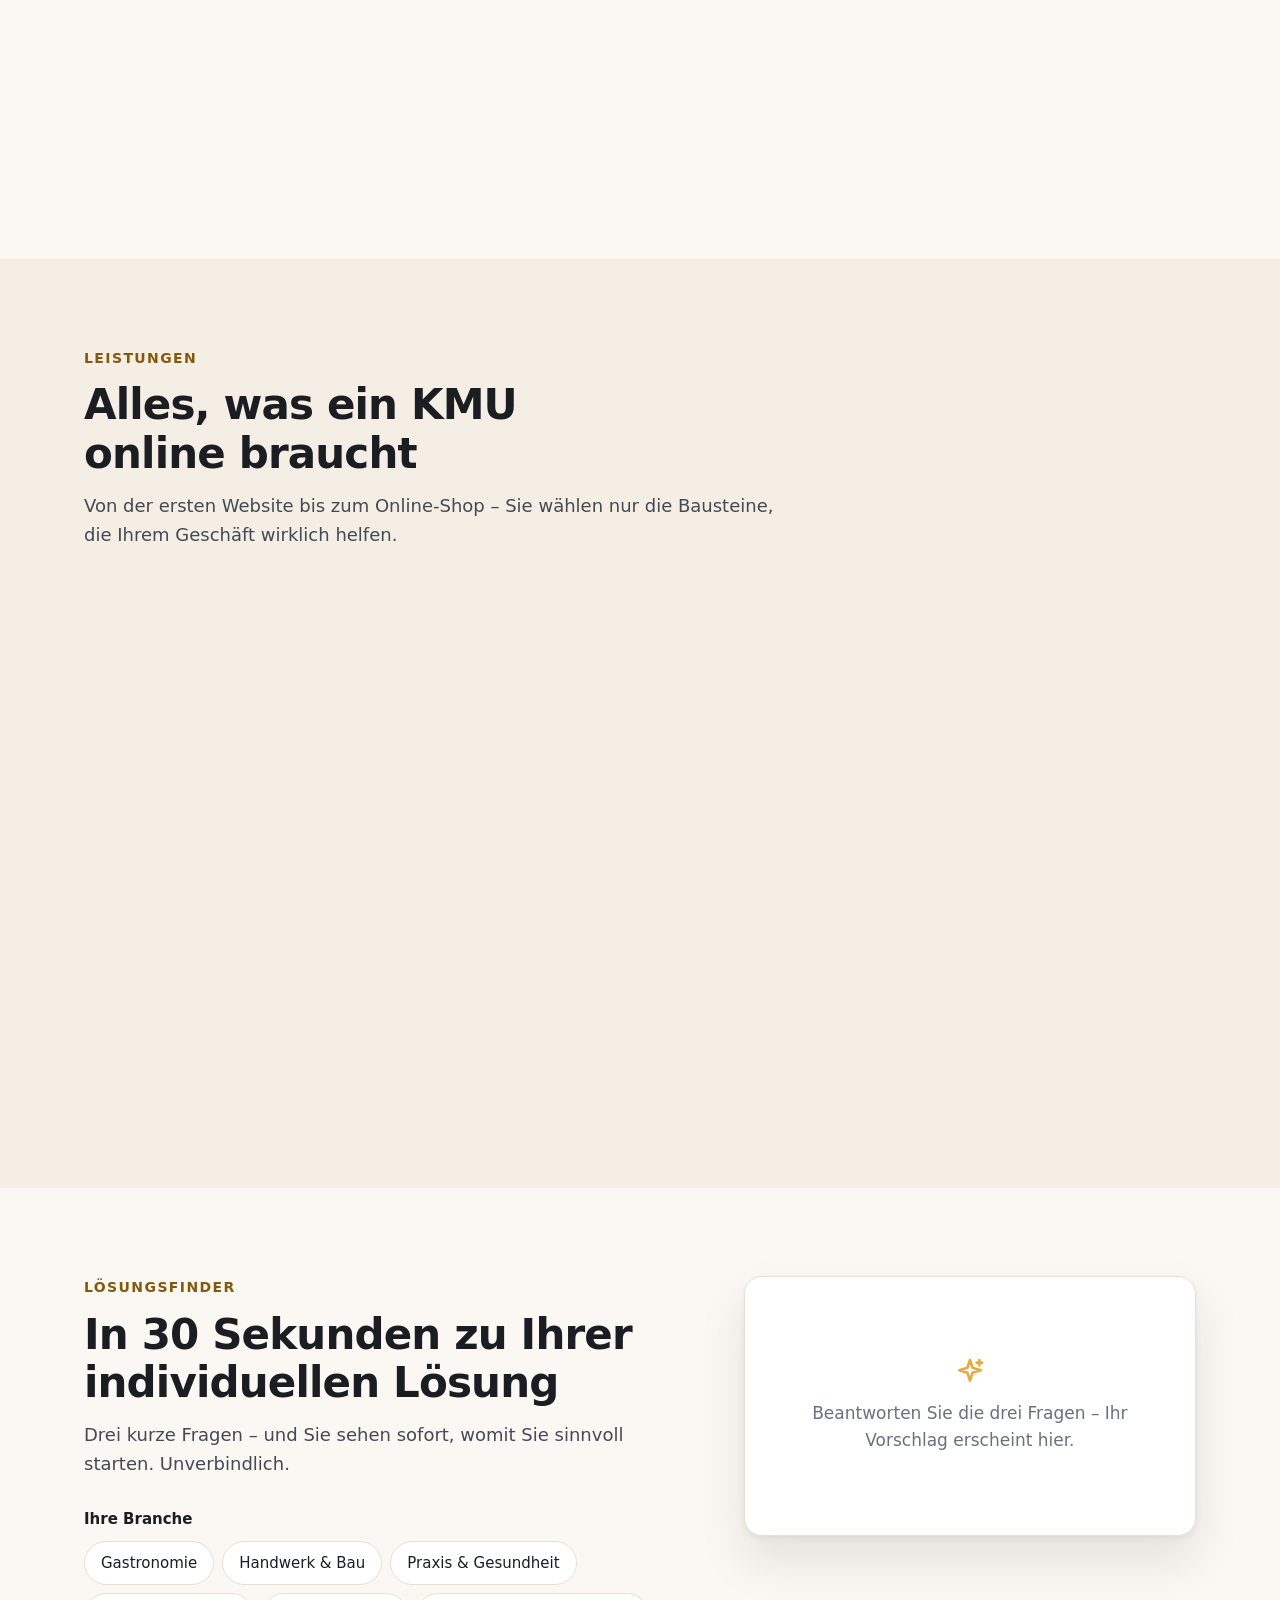
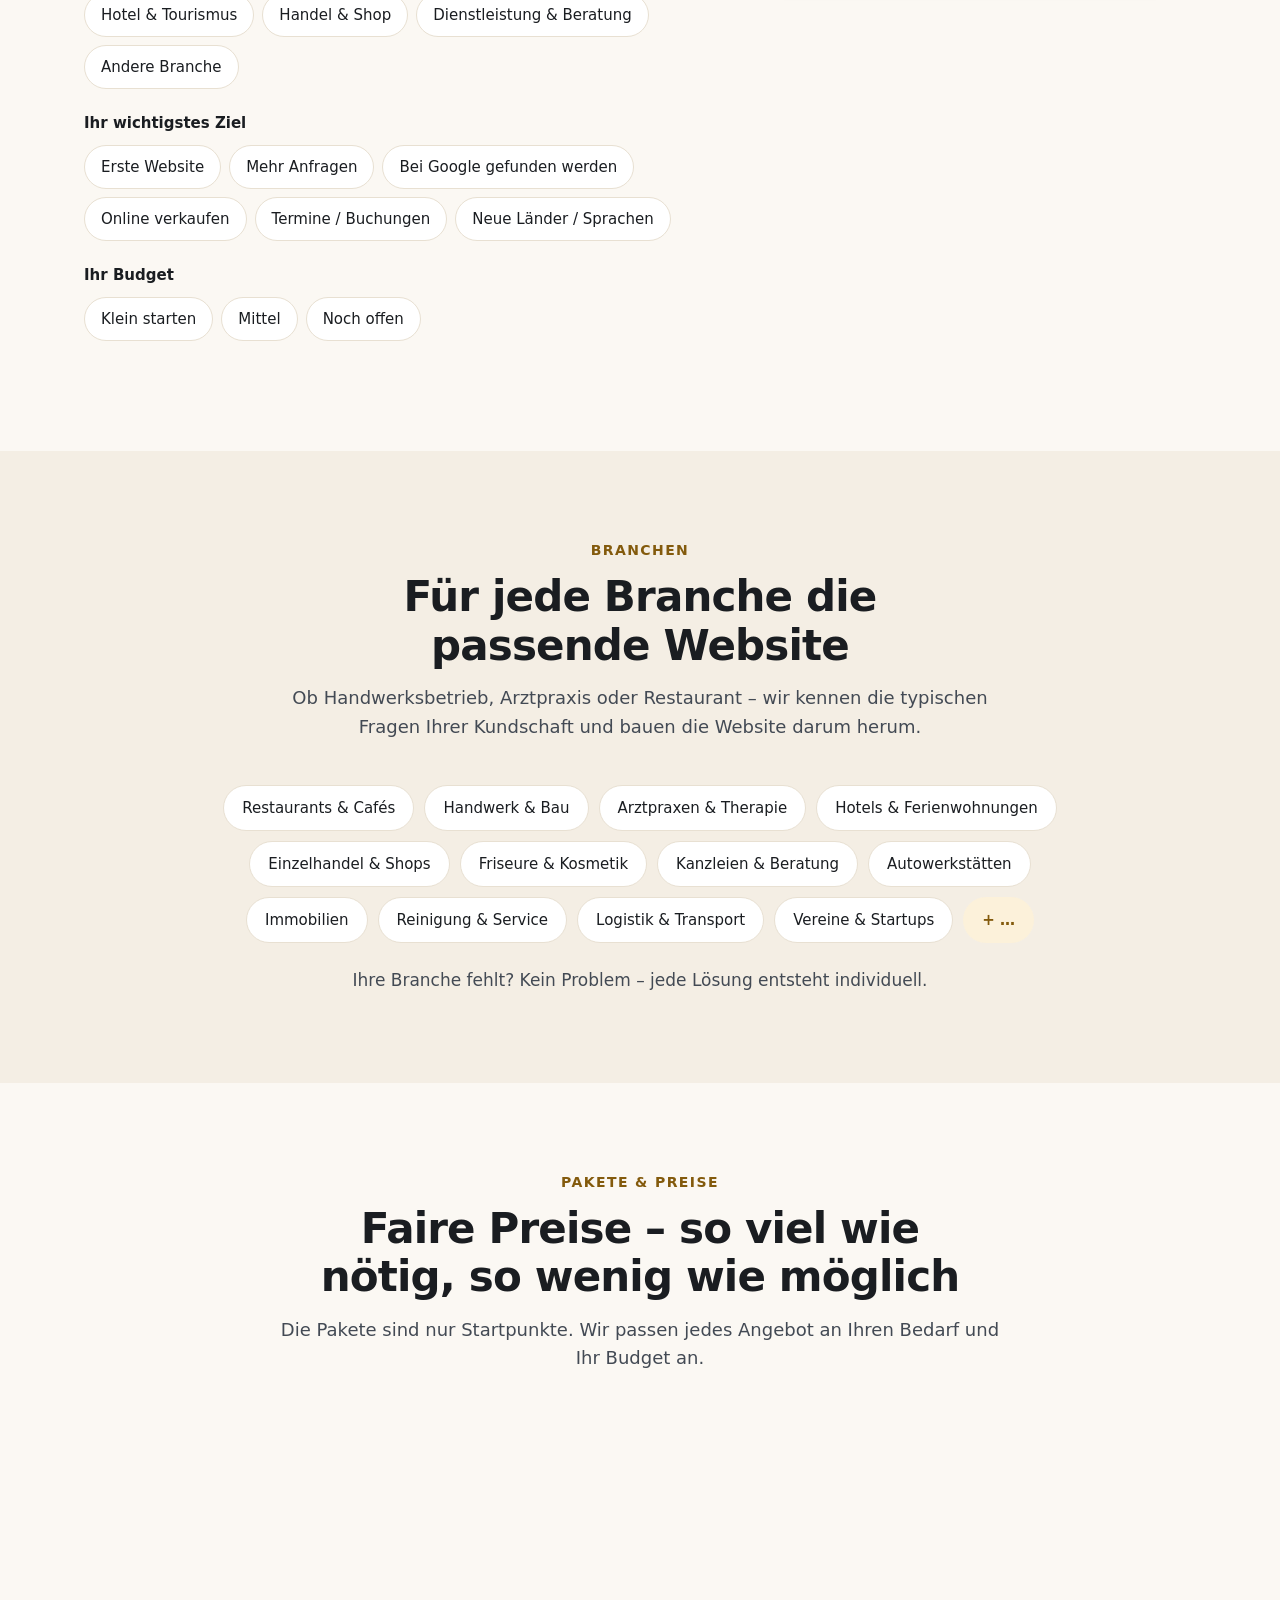
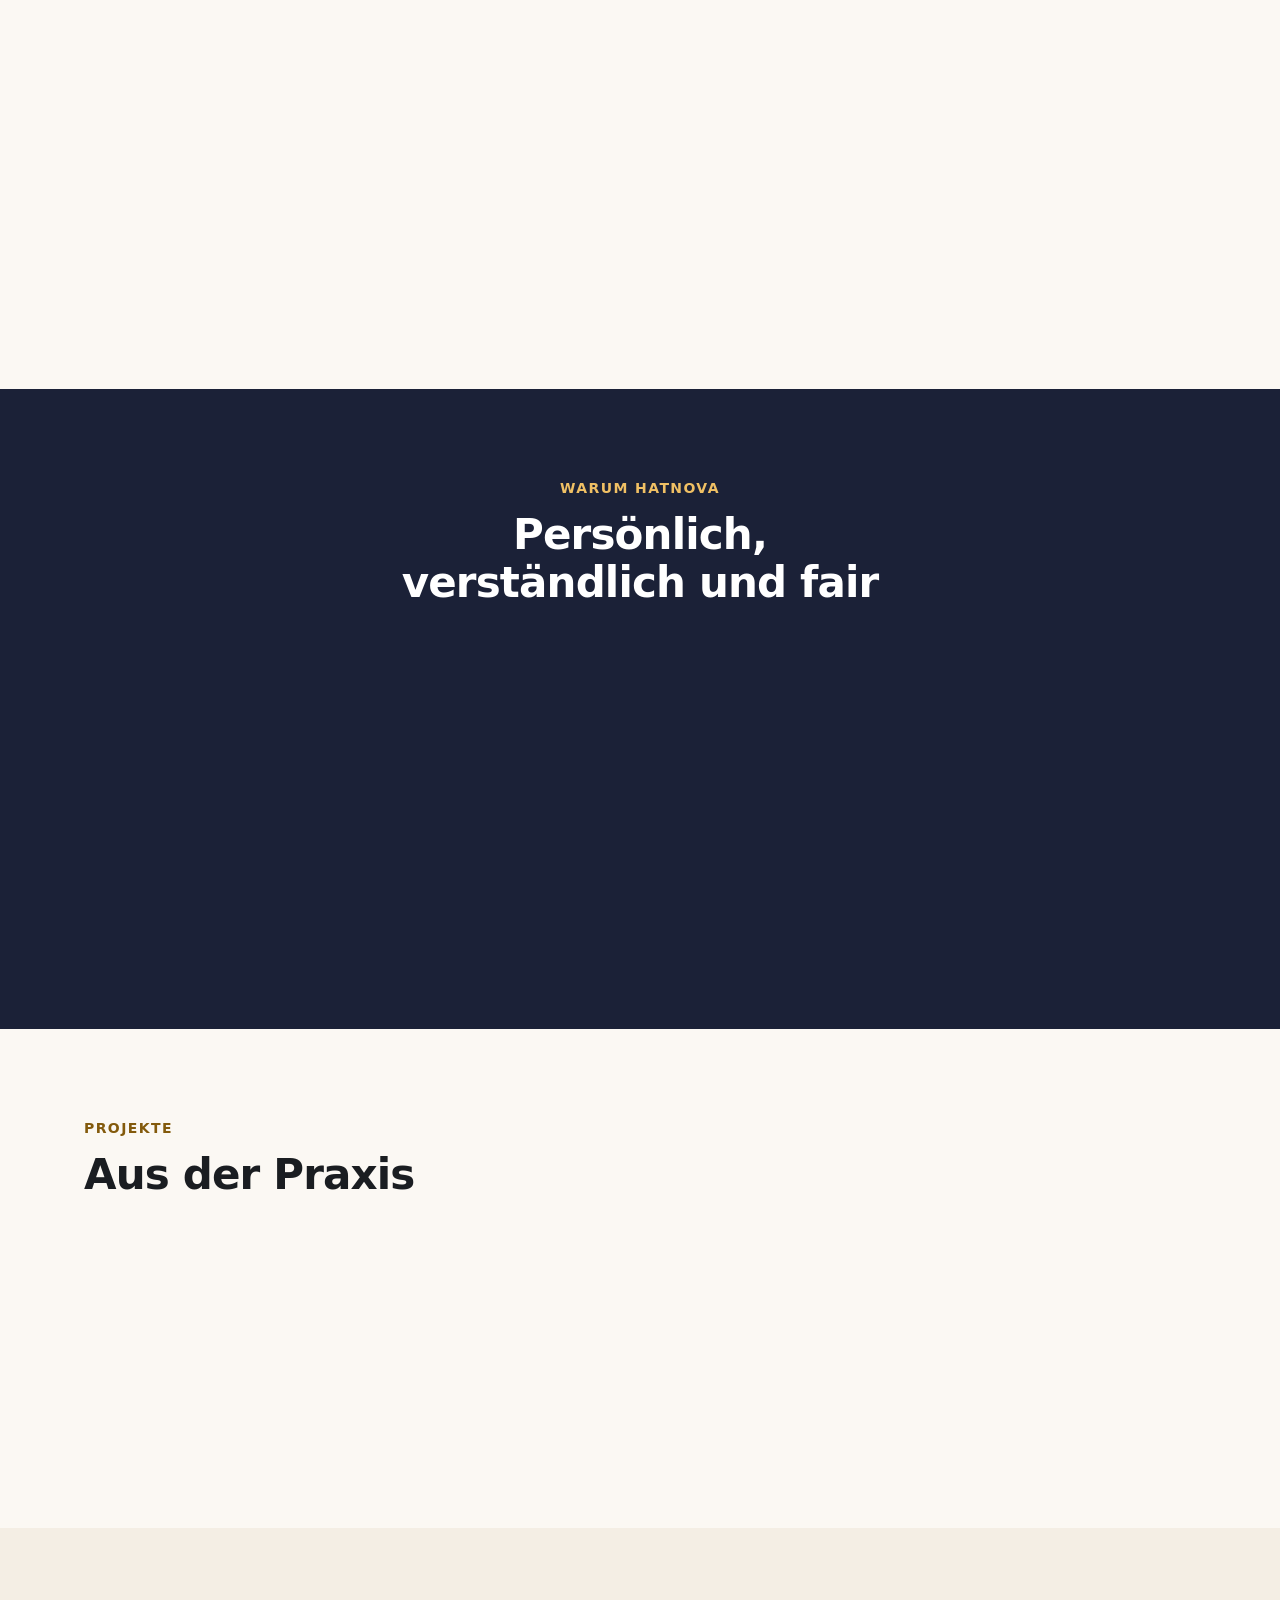
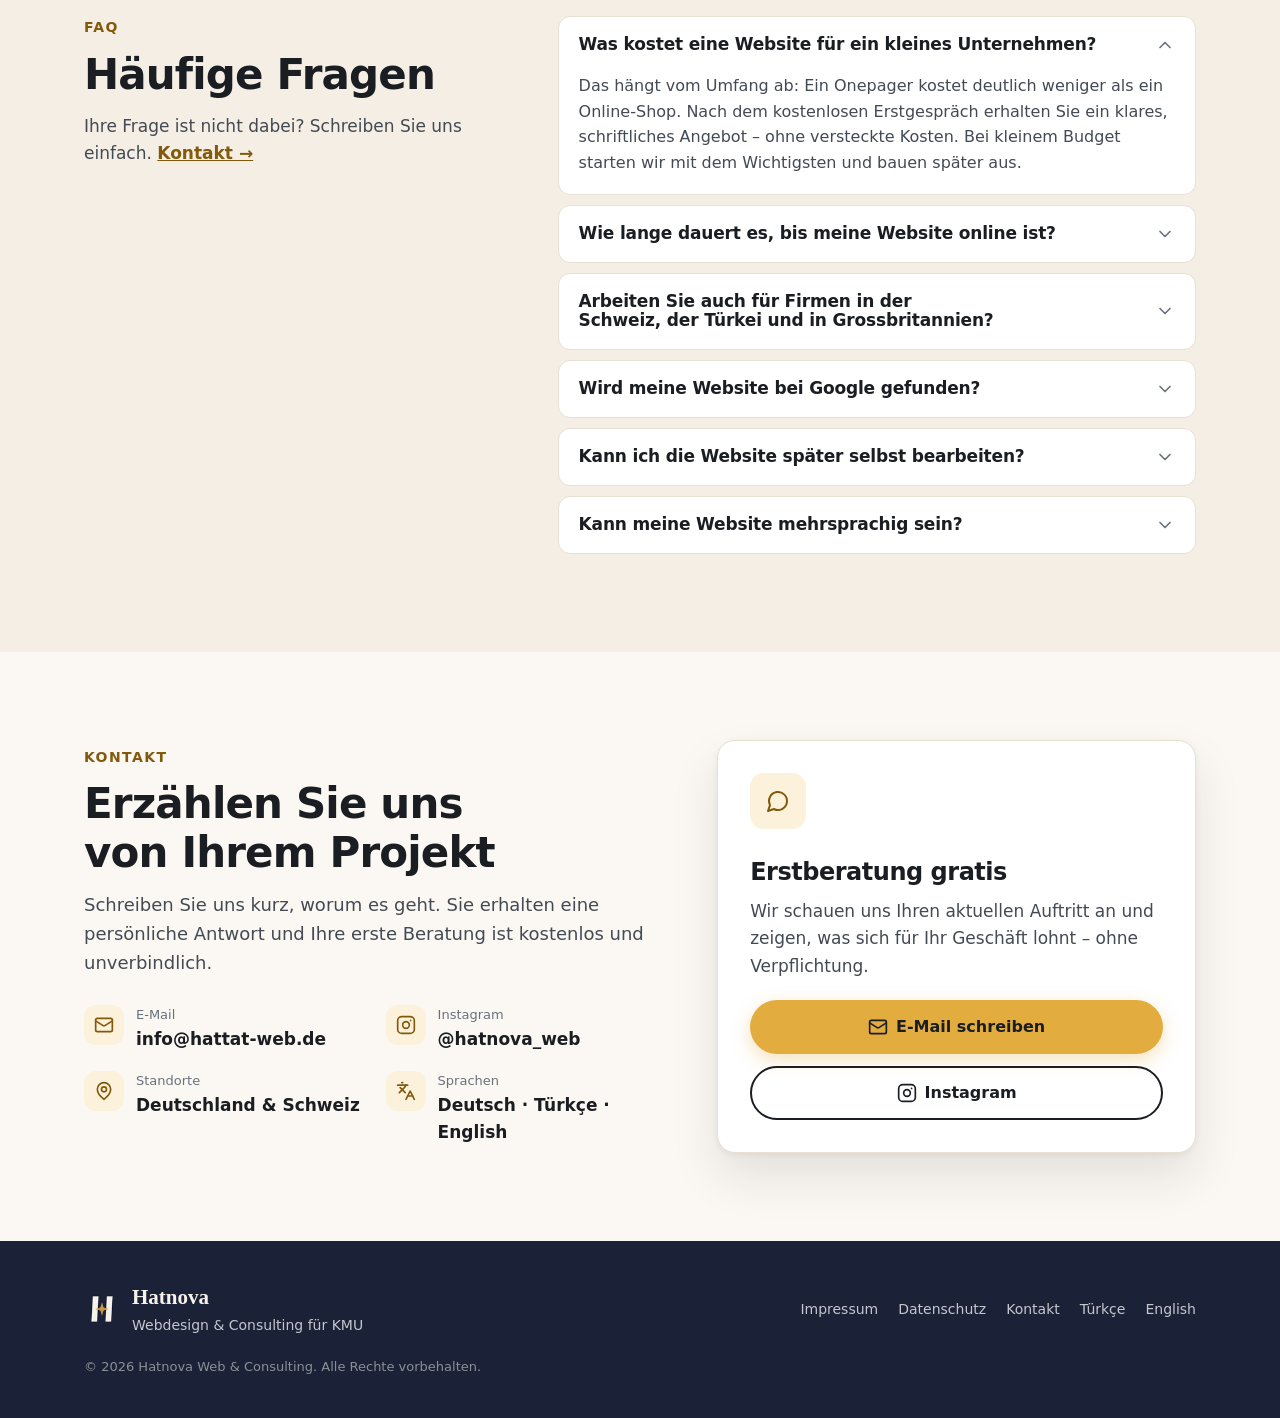
==== commit b22b9d63: "ch0081" ====
--- a/de/index.html
+++ b/de/index.html
@@ -3,11 +3,11 @@
 <head>
 <meta charset="UTF-8">
 <meta name="viewport" content="width=device-width, initial-scale=1">
-<title>Webdesign für KMU – individuell &amp; bezahlbar | Hattat Web</title>
+<title>Webdesign für KMU – individuell &amp; bezahlbar | Hatnova Web</title>
 <meta name="description" content="Website erstellen lassen ohne Agenturpreise: Webdesign, SEO und Online-Shops für KMU in der Schweiz, Deutschland und der Türkei. Erstberatung gratis.">
 <meta name="robots" content="index, follow, max-image-preview:large">
 <meta name="referrer" content="strict-origin-when-cross-origin">
-<meta http-equiv="Content-Security-Policy" content="default-src 'self'; script-src 'self' 'sha256-Kk1u40Keu+cRWshVGz23yj2//QJhW+EvqylX0fjTl2g='; style-src 'self' 'sha256-M2/fQ9iyDCOgieNwV9/EhET3MRyS0VQzbaHqveqZ9PA='; img-src 'self' data:; connect-src 'self' https://api.country.is; base-uri 'self'; form-action 'self' mailto:; object-src 'none'">
+<meta http-equiv="Content-Security-Policy" content="default-src 'self'; script-src 'self' 'sha256-PcSUf7aUd9SEFKJdrBlBeCEbjsuFSA8v6JGTnsPnmcI='; style-src 'self' 'sha256-M2/fQ9iyDCOgieNwV9/EhET3MRyS0VQzbaHqveqZ9PA='; img-src 'self' data:; connect-src 'self' https://api.country.is; base-uri 'self'; form-action 'self' mailto:; object-src 'none'">
 <link rel="canonical" href="https://hattat-web.de/de/">
 <link rel="alternate" hreflang="en" href="https://hattat-web.de/">
 <link rel="alternate" hreflang="de" href="https://hattat-web.de/de/">
@@ -19,8 +19,8 @@
 <link rel="apple-touch-icon" href="../assets/mark-180.png">
 <link rel="manifest" href="../site.webmanifest">
 <meta property="og:type" content="website">
-<meta property="og:site_name" content="Hattat Webdesign & Consulting">
-<meta property="og:title" content="Webdesign für KMU – individuell &amp; bezahlbar | Hattat Web">
+<meta property="og:site_name" content="Hatnova Web & Consulting">
+<meta property="og:title" content="Webdesign für KMU – individuell &amp; bezahlbar | Hatnova Web">
 <meta property="og:description" content="Website erstellen lassen ohne Agenturpreise: Webdesign, SEO und Online-Shops für KMU in der Schweiz, Deutschland und der Türkei. Erstberatung gratis.">
 <meta property="og:url" content="https://hattat-web.de/de/">
 <meta property="og:image" content="https://hattat-web.de/assets/og-image.jpg">
@@ -31,10 +31,10 @@
 <meta property="og:locale:alternate" content="tr_TR">
 <meta name="twitter:card" content="summary_large_image">
 <style>html.geo-pending body{visibility:hidden;animation:geo-reveal 0s 2.2s forwards}@keyframes geo-reveal{to{visibility:visible}}</style>
-<script>/* Hattat – Spracherkennung anhand der IP (Land) mit Fallbacks.
+<script>/* Hatnova – Spracherkennung anhand der IP (Land) mit Fallbacks.
    Läuft inline im <head>, damit die Weiterleitung auf "/" ohne Flackern passiert.
    Reihenfolge:
-   1. Manuell gewählte Sprache (localStorage "hattat_lang") gewinnt immer.
+   1. Manuell gewählte Sprache (localStorage "hatnova_lang") gewinnt immer.
    2. Land per IP: zuerst /cdn-cgi/trace (nur wenn Cloudflare vorgeschaltet ist – first-party,
       keine Daten an Dritte), sonst api.country.is.
    3. Fällt alles aus: Browsersprache, sonst Englisch.
@@ -46,7 +46,7 @@
     timeout: 1200,
     browserTurkishWins: true       // Türkischsprachige Browser (z. B. Diaspora in DE/CH/UK) → TR
   };
-  var KEY = "hattat_lang", CC = "hattat_cc";
+  var KEY = "hatnova_lang", CC = "hatnova_cc";
   var BOT = /bot|crawl|spider|slurp|lighthouse|pagespeed|bingpreview|facebookexternalhit|embedly|whatsapp|telegram|preview|headless/i;
 
   function ls(k, v) { try { if (v === undefined) return localStorage.getItem(k); localStorage.setItem(k, v); } catch (e) { return null; } }
@@ -90,7 +90,7 @@
   // ?geotest in der URL schaltet die Bot-Erkennung zum Testen ab
   var isBot = !/[?&]geotest/.test(location.search) && (BOT.test(navigator.userAgent || "") || navigator.webdriver === true);
 
-  w.HattatGeo = {
+  w.HatnovaGeo = {
     isBot: isBot,
     pref: function (v) { return ls(KEY, v); },
     detect: function (cb) { country(function (c) { cb(langFor(c), c); }); },
@@ -111,16 +111,16 @@
   d.documentElement.className += " geo-pending";
   function reveal() { d.documentElement.className = d.documentElement.className.replace(" geo-pending", ""); }
   var cap = setTimeout(reveal, 2000);
-  w.HattatGeo.detect(function (lang) {
+  w.HatnovaGeo.detect(function (lang) {
     clearTimeout(cap);
     if (PATHS[lang]) location.replace(PATHS[lang] + location.hash);
     else reveal();
   });
 })(window, document);
 </script>
-<link rel="stylesheet" href="../assets/style.css?v=20261026">
-<script src="../assets/app.js?v=20261026" defer></script>
-<script type="application/ld+json">{"@context":"https://schema.org","@graph":[{"@type":"ProfessionalService","@id":"https://hattat-web.de/#org","name":"Hattat Webdesign & Consulting","alternateName":"Hattat Web","url":"https://hattat-web.de/","logo":"https://hattat-web.de/assets/mark-512.png","image":"https://hattat-web.de/assets/og-image.jpg","email":"info@hattat-web.de","description":"Website erstellen lassen ohne Agenturpreise: Webdesign, SEO und Online-Shops für KMU in der Schweiz, Deutschland und der Türkei. Erstberatung gratis.","address":{"@type":"PostalAddress","addressLocality":"","addressRegion":"","addressCountry":"CH"},"areaServed":[{"@type":"Country","name":"Switzerland"},{"@type":"Country","name":"Türkiye"},{"@type":"Country","name":"United Kingdom"},{"@type":"Country","name":"Germany"}],"knowsLanguage":["de","tr","en"],"sameAs":["https://www.instagram.com/hattat_web/"],"makesOffer":[{"@type":"Offer","itemOffered":{"@type":"Service","name":"Website erstellen lassen","description":"Moderne, mobile Firmenwebsite oder Onepager – individuell gestaltet statt aus dem Baukasten."}},{"@type":"Offer","itemOffered":{"@type":"Service","name":"SEO & lokale Sichtbarkeit","description":"Besser bei Google gefunden werden: Keywords, Google-Unternehmensprofil, lokale Suche in Ihrer Region."}},{"@type":"Offer","itemOffered":{"@type":"Service","name":"Online-Shop","description":"Produkte online verkaufen – übersichtlich, sicher und so aufgebaut, dass Sie ihn selbst pflegen können."}},{"@type":"Offer","itemOffered":{"@type":"Service","name":"Mehrsprachige Websites","description":"Deutsch, Türkisch, Englisch – ideal für Betriebe mit internationaler oder mehrsprachiger Kundschaft."}},{"@type":"Offer","itemOffered":{"@type":"Service","name":"Buchung & Web-Apps","description":"Online-Termine, Reservierungen, Anfrageformulare oder kleine Tools, die Ihnen Arbeit abnehmen."}},{"@type":"Offer","itemOffered":{"@type":"Service","name":"Digitalberatung","description":"Ehrliche Einschätzung: Was lohnt sich für Ihr Geschäft, was nicht? Klar und ohne Fachchinesisch."}}]},{"@type":"WebSite","@id":"https://hattat-web.de/#website","url":"https://hattat-web.de/","name":"Hattat Webdesign & Consulting","inLanguage":["en","de","tr"],"publisher":{"@id":"https://hattat-web.de/#org"}},{"@type":"WebPage","url":"https://hattat-web.de/de/","name":"Webdesign für KMU – individuell & bezahlbar | Hattat Web","inLanguage":"de","isPartOf":{"@id":"https://hattat-web.de/#website"},"about":{"@id":"https://hattat-web.de/#org"}},{"@type":"FAQPage","inLanguage":"de","mainEntity":[{"@type":"Question","name":"Was kostet eine Website für ein kleines Unternehmen?","acceptedAnswer":{"@type":"Answer","text":"Das hängt vom Umfang ab: Ein Onepager kostet deutlich weniger als ein Online-Shop. Nach dem kostenlosen Erstgespräch erhalten Sie ein klares, schriftliches Angebot – ohne versteckte Kosten. Bei kleinem Budget starten wir mit dem Wichtigsten und bauen später aus."}},{"@type":"Question","name":"Wie lange dauert es, bis meine Website online ist?","acceptedAnswer":{"@type":"Answer","text":"Ein Onepager ist oft in wenigen Wochen fertig, grössere Websites oder Shops brauchen entsprechend länger. Den genauen Zeitplan legen wir gemeinsam fest."}},{"@type":"Question","name":"Arbeiten Sie auch für Firmen in der Schweiz, der Türkei und in Grossbritannien?","acceptedAnswer":{"@type":"Answer","text":"Ja. Wir betreuen KMU in der Schweiz, der Türkei, Grossbritannien und Deutschland. Besprechungen finden per Video, Telefon oder E-Mail statt – auf Deutsch, Türkisch oder Englisch."}},{"@type":"Question","name":"Wird meine Website bei Google gefunden?","acceptedAnswer":{"@type":"Answer","text":"Jede Website wird technisch sauber und suchmaschinenfreundlich gebaut. Dazu wählen wir Suchbegriffe, die Ihre Kundschaft wirklich verwendet, und richten auf Wunsch Ihr Google-Unternehmensprofil für die lokale Suche ein."}},{"@type":"Question","name":"Kann ich die Website später selbst bearbeiten?","acceptedAnswer":{"@type":"Answer","text":"Ja, wenn Sie möchten. Wir richten die Website so ein, dass Sie Texte, Bilder oder Angebote selbst ändern können – oder wir übernehmen die Pflege für Sie."}},{"@type":"Question","name":"Kann meine Website mehrsprachig sein?","acceptedAnswer":{"@type":"Answer","text":"Ja. Wir bauen Websites auf Deutsch, Türkisch und Englisch – auch in Kombination und so, dass jede Sprache bei Google einzeln gefunden wird."}}]}]}</script>
+<link rel="stylesheet" href="../assets/style.css?v=20261029">
+<script src="../assets/app.js?v=20261029" defer></script>
+<script type="application/ld+json">{"@context":"https://schema.org","@graph":[{"@type":"ProfessionalService","@id":"https://hattat-web.de/#org","name":"Hatnova Web & Consulting","alternateName":"Hatnova Web","url":"https://hattat-web.de/","logo":"https://hattat-web.de/assets/mark-512.png","image":"https://hattat-web.de/assets/og-image.jpg","email":"info@hattat-web.de","description":"Website erstellen lassen ohne Agenturpreise: Webdesign, SEO und Online-Shops für KMU in der Schweiz, Deutschland und der Türkei. Erstberatung gratis.","address":{"@type":"PostalAddress","addressCountry":"DE"},"areaServed":[{"@type":"Country","name":"Switzerland"},{"@type":"Country","name":"Türkiye"},{"@type":"Country","name":"United Kingdom"},{"@type":"Country","name":"Germany"}],"knowsLanguage":["de","tr","en"],"sameAs":["https://www.instagram.com/hatnova_web/"],"makesOffer":[{"@type":"Offer","itemOffered":{"@type":"Service","name":"Website erstellen lassen","description":"Moderne, mobile Firmenwebsite oder Onepager – individuell gestaltet statt aus dem Baukasten."}},{"@type":"Offer","itemOffered":{"@type":"Service","name":"SEO & lokale Sichtbarkeit","description":"Besser bei Google gefunden werden: Keywords, Google-Unternehmensprofil, lokale Suche in Ihrer Region."}},{"@type":"Offer","itemOffered":{"@type":"Service","name":"Online-Shop","description":"Produkte online verkaufen – übersichtlich, sicher und so aufgebaut, dass Sie ihn selbst pflegen können."}},{"@type":"Offer","itemOffered":{"@type":"Service","name":"Mehrsprachige Websites","description":"Deutsch, Türkisch, Englisch – ideal für Betriebe mit internationaler oder mehrsprachiger Kundschaft."}},{"@type":"Offer","itemOffered":{"@type":"Service","name":"Buchung & Web-Apps","description":"Online-Termine, Reservierungen, Anfrageformulare oder kleine Tools, die Ihnen Arbeit abnehmen."}},{"@type":"Offer","itemOffered":{"@type":"Service","name":"Digitalberatung","description":"Ehrliche Einschätzung: Was lohnt sich für Ihr Geschäft, was nicht? Klar und ohne Fachchinesisch."}}]},{"@type":"WebSite","@id":"https://hattat-web.de/#website","url":"https://hattat-web.de/","name":"Hatnova Web & Consulting","inLanguage":["en","de","tr"],"publisher":{"@id":"https://hattat-web.de/#org"}},{"@type":"WebPage","url":"https://hattat-web.de/de/","name":"Webdesign für KMU – individuell & bezahlbar | Hatnova Web","inLanguage":"de","isPartOf":{"@id":"https://hattat-web.de/#website"},"about":{"@id":"https://hattat-web.de/#org"}},{"@type":"FAQPage","inLanguage":"de","mainEntity":[{"@type":"Question","name":"Was kostet eine Website für ein kleines Unternehmen?","acceptedAnswer":{"@type":"Answer","text":"Das hängt vom Umfang ab: Ein Onepager kostet deutlich weniger als ein Online-Shop. Nach dem kostenlosen Erstgespräch erhalten Sie ein klares, schriftliches Angebot – ohne versteckte Kosten. Bei kleinem Budget starten wir mit dem Wichtigsten und bauen später aus."}},{"@type":"Question","name":"Wie lange dauert es, bis meine Website online ist?","acceptedAnswer":{"@type":"Answer","text":"Ein Onepager ist oft in wenigen Wochen fertig, grössere Websites oder Shops brauchen entsprechend länger. Den genauen Zeitplan legen wir gemeinsam fest."}},{"@type":"Question","name":"Arbeiten Sie auch für Firmen in der Schweiz, der Türkei und in Grossbritannien?","acceptedAnswer":{"@type":"Answer","text":"Ja. Wir betreuen KMU in der Schweiz, der Türkei, Grossbritannien und Deutschland. Besprechungen finden per Video, Telefon oder E-Mail statt – auf Deutsch, Türkisch oder Englisch."}},{"@type":"Question","name":"Wird meine Website bei Google gefunden?","acceptedAnswer":{"@type":"Answer","text":"Jede Website wird technisch sauber und suchmaschinenfreundlich gebaut. Dazu wählen wir Suchbegriffe, die Ihre Kundschaft wirklich verwendet, und richten auf Wunsch Ihr Google-Unternehmensprofil für die lokale Suche ein."}},{"@type":"Question","name":"Kann ich die Website später selbst bearbeiten?","acceptedAnswer":{"@type":"Answer","text":"Ja, wenn Sie möchten. Wir richten die Website so ein, dass Sie Texte, Bilder oder Angebote selbst ändern können – oder wir übernehmen die Pflege für Sie."}},{"@type":"Question","name":"Kann meine Website mehrsprachig sein?","acceptedAnswer":{"@type":"Answer","text":"Ja. Wir bauen Websites auf Deutsch, Türkisch und Englisch – auch in Kombination und so, dass jede Sprache bei Google einzeln gefunden wird."}}]}]}</script>
 </head>
 <body>
 <a class="skip" href="#main">Zum Inhalt springen</a>
@@ -135,9 +135,9 @@
 
 <header class="site-header" id="top">
   <div class="wrap header-in">
-    <a class="brand" href="./" aria-label="Hattat Webdesign & Consulting">
+    <a class="brand" href="./" aria-label="Hatnova Web & Consulting">
       <img src="../assets/mark-64.png" width="40" height="40" alt="">
-      <span class="brand-txt"><strong>HATTAT</strong><small>Webdesign &amp; Consulting</small></span>
+      <span class="brand-txt"><strong>Hatnova</strong><small>WEB &amp; CONSULTING</small></span>
     </a>
     <nav class="nav" id="nav" aria-label="Main">
       <a href="#leistungen">Leistungen</a>
@@ -314,7 +314,7 @@
       </div>
     </aside>
   </div>
-  <script type="application/json" id="finder-data">{"industries": {"food": ["Gastronomie", ["Speisekarte online, mobil lesbar", "Reservierung oder Bestellung per Klick"]], "trade": ["Handwerk & Bau", ["Referenzen mit Vorher-/Nachher-Bildern", "Anfrageformular mit Foto-Upload"]], "health": ["Praxis & Gesundheit", ["Online-Terminbuchung", "Leistungen verständlich erklärt"]], "hotel": ["Hotel & Tourismus", ["Direktbuchung ohne Portalgebühren", "Bildergalerie & Umgebungstipps"]], "retail": ["Handel & Shop", ["Produktkatalog oder Online-Shop", "Öffnungszeiten & Aktionen aktuell"]], "service": ["Dienstleistung & Beratung", ["Klare Leistungsseiten mit Preisrahmen", "Vertrauen durch Kundenstimmen"]], "other": ["Andere Branche", ["Aufbau passend zu Ihren Abläufen", "Funktionen nach Ihrem Bedarf"]]}, "goals": {"start": ["Erste Website", ["Professioneller Auftritt in kurzer Zeit"]], "leads": ["Mehr Anfragen", ["Klare Kontaktwege auf jeder Seite"]], "google": ["Bei Google gefunden werden", ["Lokale SEO & Google-Unternehmensprofil"]], "sell": ["Online verkaufen", ["Online-Shop mit sicherer Zahlung"]], "book": ["Termine / Buchungen", ["Buchungssystem, das Ihnen Arbeit abnimmt"]], "intl": ["Neue Länder / Sprachen", ["Mehrsprachige Seiten, je Sprache bei Google auffindbar"]]}, "budgets": {"small": "Klein starten", "mid": "Mittel", "open": "Noch offen"}, "pkgs": {"start": "Paket Start", "business": "Paket Business", "custom": "Paket Individuell"}, "staged": "Tipp: Wir starten mit dem Wichtigsten und bauen in Etappen aus – so bleibt es bezahlbar.", "always": "Mobil optimiert, schnell & suchmaschinenfreundlich", "mail_intro": "Hallo Hattat-Team,\n\nich interessiere mich für eine Website. Meine Angaben aus dem Lösungsfinder:", "mail_outro": "\n\nBitte melden Sie sich für ein kostenloses Erstgespräch.\n\nViele Grüsse", "mail_labels": ["Branche", "Ziel", "Budget", "Vorschlag"], "email": "info@hattat-web.de"}</script>
+  <script type="application/json" id="finder-data">{"industries": {"food": ["Gastronomie", ["Speisekarte online, mobil lesbar", "Reservierung oder Bestellung per Klick"]], "trade": ["Handwerk & Bau", ["Referenzen mit Vorher-/Nachher-Bildern", "Anfrageformular mit Foto-Upload"]], "health": ["Praxis & Gesundheit", ["Online-Terminbuchung", "Leistungen verständlich erklärt"]], "hotel": ["Hotel & Tourismus", ["Direktbuchung ohne Portalgebühren", "Bildergalerie & Umgebungstipps"]], "retail": ["Handel & Shop", ["Produktkatalog oder Online-Shop", "Öffnungszeiten & Aktionen aktuell"]], "service": ["Dienstleistung & Beratung", ["Klare Leistungsseiten mit Preisrahmen", "Vertrauen durch Kundenstimmen"]], "other": ["Andere Branche", ["Aufbau passend zu Ihren Abläufen", "Funktionen nach Ihrem Bedarf"]]}, "goals": {"start": ["Erste Website", ["Professioneller Auftritt in kurzer Zeit"]], "leads": ["Mehr Anfragen", ["Klare Kontaktwege auf jeder Seite"]], "google": ["Bei Google gefunden werden", ["Lokale SEO & Google-Unternehmensprofil"]], "sell": ["Online verkaufen", ["Online-Shop mit sicherer Zahlung"]], "book": ["Termine / Buchungen", ["Buchungssystem, das Ihnen Arbeit abnimmt"]], "intl": ["Neue Länder / Sprachen", ["Mehrsprachige Seiten, je Sprache bei Google auffindbar"]]}, "budgets": {"small": "Klein starten", "mid": "Mittel", "open": "Noch offen"}, "pkgs": {"start": "Paket Start", "business": "Paket Business", "custom": "Paket Individuell"}, "staged": "Tipp: Wir starten mit dem Wichtigsten und bauen in Etappen aus – so bleibt es bezahlbar.", "always": "Mobil optimiert, schnell & suchmaschinenfreundlich", "mail_intro": "Hallo Hatnova-Team,\n\nich interessiere mich für eine Website. Meine Angaben aus dem Lösungsfinder:", "mail_outro": "\n\nBitte melden Sie sich für ein kostenloses Erstgespräch.\n\nViele Grüsse", "mail_labels": ["Branche", "Ziel", "Budget", "Vorschlag"], "email": "info@hattat-web.de"}</script>
 </section>
 
 <!-- BRANCHEN -->
@@ -370,7 +370,7 @@
 <section class="sec sec-dark" id="vorteile">
   <div class="wrap">
     <div class="sec-head center">
-      <p class="tag">Warum Hattat</p>
+      <p class="tag">Warum Hatnova</p>
       <h2>Persönlich, verständlich und fair</h2>
     </div>
     <div class="cards4">
@@ -456,8 +456,8 @@
       <p class="sec-lead">Schreiben Sie uns kurz, worum es geht. Sie erhalten eine persönliche Antwort und Ihre erste Beratung ist kostenlos und unverbindlich.</p>
       <ul class="contact-list">
         <li><svg class="i" viewBox="0 0 24 24" aria-hidden="true"><rect x="2" y="4" width="20" height="16" rx="2"/><path d="m22 7-8.97 5.7a1.94 1.94 0 0 1-2.06 0L2 7"/></svg><div><small>E-Mail</small><a href="mailto:info@hattat-web.de">info@hattat-web.de</a></div></li>
-        <li><svg class="i" viewBox="0 0 24 24" aria-hidden="true"><rect x="2" y="2" width="20" height="20" rx="5"/><circle cx="12" cy="12" r="4"/><path d="M17.5 6.5h.01"/></svg><div><small>Instagram</small><a href="https://www.instagram.com/hattat_web/" rel="noopener" target="_blank">@hattat_web</a></div></li>
-        <li><svg class="i" viewBox="0 0 24 24" aria-hidden="true"><path d="M20 10c0 6-8 12-8 12s-8-6-8-12a8 8 0 0 1 16 0Z"/><circle cx="12" cy="10" r="3"/></svg><div><small>Standorte</small><span>Deutschland &amp; Schweiz </span></div></li>
+        <li><svg class="i" viewBox="0 0 24 24" aria-hidden="true"><rect x="2" y="2" width="20" height="20" rx="5"/><circle cx="12" cy="12" r="4"/><path d="M17.5 6.5h.01"/></svg><div><small>Instagram</small><a href="https://www.instagram.com/hatnova_web/" rel="noopener" target="_blank">@hatnova_web</a></div></li>
+        <li><svg class="i" viewBox="0 0 24 24" aria-hidden="true"><path d="M20 10c0 6-8 12-8 12s-8-6-8-12a8 8 0 0 1 16 0Z"/><circle cx="12" cy="10" r="3"/></svg><div><small>Standorte</small><span>Deutschland &amp; Schweiz</span></div></li>
         <li><svg class="i" viewBox="0 0 24 24" aria-hidden="true"><path d="m5 8 6 6"/><path d="m4 14 6-6 2-3"/><path d="M2 5h12"/><path d="M7 2h1"/><path d="m22 22-5-10-5 10"/><path d="M14 18h6"/></svg><div><small>Sprachen</small><span>Deutsch · Türkçe · English</span></div></li>
       </ul>
     </div>
@@ -466,7 +466,7 @@
       <h3>Erstberatung gratis</h3>
       <p>Wir schauen uns Ihren aktuellen Auftritt an und zeigen, was sich für Ihr Geschäft lohnt – ohne Verpflichtung.</p>
       <a class="btn btn-gold btn-block" href="mailto:info@hattat-web.de?subject=Anfrage%20Website%20%E2%80%93%20kostenloses%20Erstgespr%C3%A4ch"><svg class="i" viewBox="0 0 24 24" aria-hidden="true"><rect x="2" y="4" width="20" height="16" rx="2"/><path d="m22 7-8.97 5.7a1.94 1.94 0 0 1-2.06 0L2 7"/></svg> E-Mail schreiben</a>
-      <a class="btn btn-ghost btn-block" href="https://www.instagram.com/hattat_web/" rel="noopener" target="_blank"><svg class="i" viewBox="0 0 24 24" aria-hidden="true"><rect x="2" y="2" width="20" height="20" rx="5"/><circle cx="12" cy="12" r="4"/><path d="M17.5 6.5h.01"/></svg> Instagram</a>
+      <a class="btn btn-ghost btn-block" href="https://www.instagram.com/hatnova_web/" rel="noopener" target="_blank"><svg class="i" viewBox="0 0 24 24" aria-hidden="true"><rect x="2" y="2" width="20" height="20" rx="5"/><circle cx="12" cy="12" r="4"/><path d="M17.5 6.5h.01"/></svg> Instagram</a>
     </div>
   </div>
 </section>
@@ -477,14 +477,14 @@
   <div class="wrap footer-in">
     <div class="footer-brand">
       <img src="../assets/mark-64.png" width="36" height="36" alt="" loading="lazy">
-      <div><strong>HATTAT</strong><span>Webdesign &amp; Consulting für KMU</span></div>
+      <div><strong>Hatnova</strong><span>Webdesign &amp; Consulting für KMU</span></div>
     </div>
     <nav class="footer-links" aria-label="Footer">
       <a href="../impressum.html">Impressum</a>
       <a href="../datenschutz.html">Datenschutz</a>
       <a href="#kontakt">Kontakt</a>
 <a href="../tr/" hreflang="tr" lang="tr" data-lang="tr">Türkçe</a><a href="../" hreflang="en" lang="en" data-lang="en">English</a>    </nav>
-    <p class="footer-copy">© <span id="year">2026</span> Hattat Webdesign &amp; Consulting. Alle Rechte vorbehalten.</p>
+    <p class="footer-copy">© <span id="year">2026</span> Hatnova Web &amp; Consulting. Alle Rechte vorbehalten.</p>
   </div>
 </footer>
 
--- a/assets/style.css
+++ b/assets/style.css
@@ -1,10 +1,10 @@
-/* Hattat Webdesign & Consulting – freundlich, hell, nahbar.
+/* Hatnova Web & Consulting – freundlich, hell, nahbar.
    Markenfarben aus dem Logo (Gold + Anthrazit), aber auf hellem Grund statt Luxus-Schwarz. */
 :root{
   --bg:#FBF8F3; --bg-alt:#F4EEE4; --surface:#FFFFFF;
   --ink:#1A1D21; --ink-2:#434A54; --muted:#69717C; --line:#E8E0D2;
   --gold:#E3AC3F; --gold-hi:#F0C064; --gold-ink:#835A0C; --tint:#FCF1DA;
-  --dark:#17191C; --dark-2:#22252A;
+  --dark:#1B2137; --dark-2:#262D49; --serif:Georgia,"Times New Roman",serif;
   --green:#1E7F55;
   --r:18px; --r-sm:12px;
   --shadow:0 1px 2px rgba(26,29,33,.05),0 8px 24px rgba(26,29,33,.06);
@@ -50,8 +50,8 @@
 .brand{display:flex;align-items:center;gap:10px;text-decoration:none}
 .brand img{border-radius:10px}
 .brand-txt{display:flex;flex-direction:column;line-height:1.1}
-.brand-txt strong{font-size:17px;letter-spacing:.18em}
-.brand-txt small{font-size:11px;color:var(--muted);letter-spacing:.06em}
+.brand-txt strong{font-family:var(--serif);font-size:23px;font-weight:700;letter-spacing:0;line-height:1}
+.brand-txt small{font-size:10px;color:var(--gold-ink);letter-spacing:.2em;font-weight:600;margin-top:3px}
 .nav{display:flex;gap:4px;margin-left:auto}
 .nav a{text-decoration:none;font-size:15px;font-weight:500;color:var(--ink-2);padding:8px 12px;border-radius:999px}
 .nav a:hover{background:var(--bg-alt);color:var(--ink)}
@@ -233,7 +233,7 @@
 .footer-in{display:flex;flex-wrap:wrap;align-items:center;justify-content:space-between;gap:20px}
 .footer-brand{display:flex;align-items:center;gap:12px}
 .footer-brand img{border-radius:8px}
-.footer-brand strong{display:block;color:#fff;letter-spacing:.16em}
+.footer-brand strong{display:block;color:#F7F3EA;font-family:var(--serif);font-size:21px;letter-spacing:0}
 .footer-links{display:flex;flex-wrap:wrap;gap:6px 20px}
 .footer-links a{text-decoration:none}
 .footer-links a:hover{color:#fff;text-decoration:underline}
